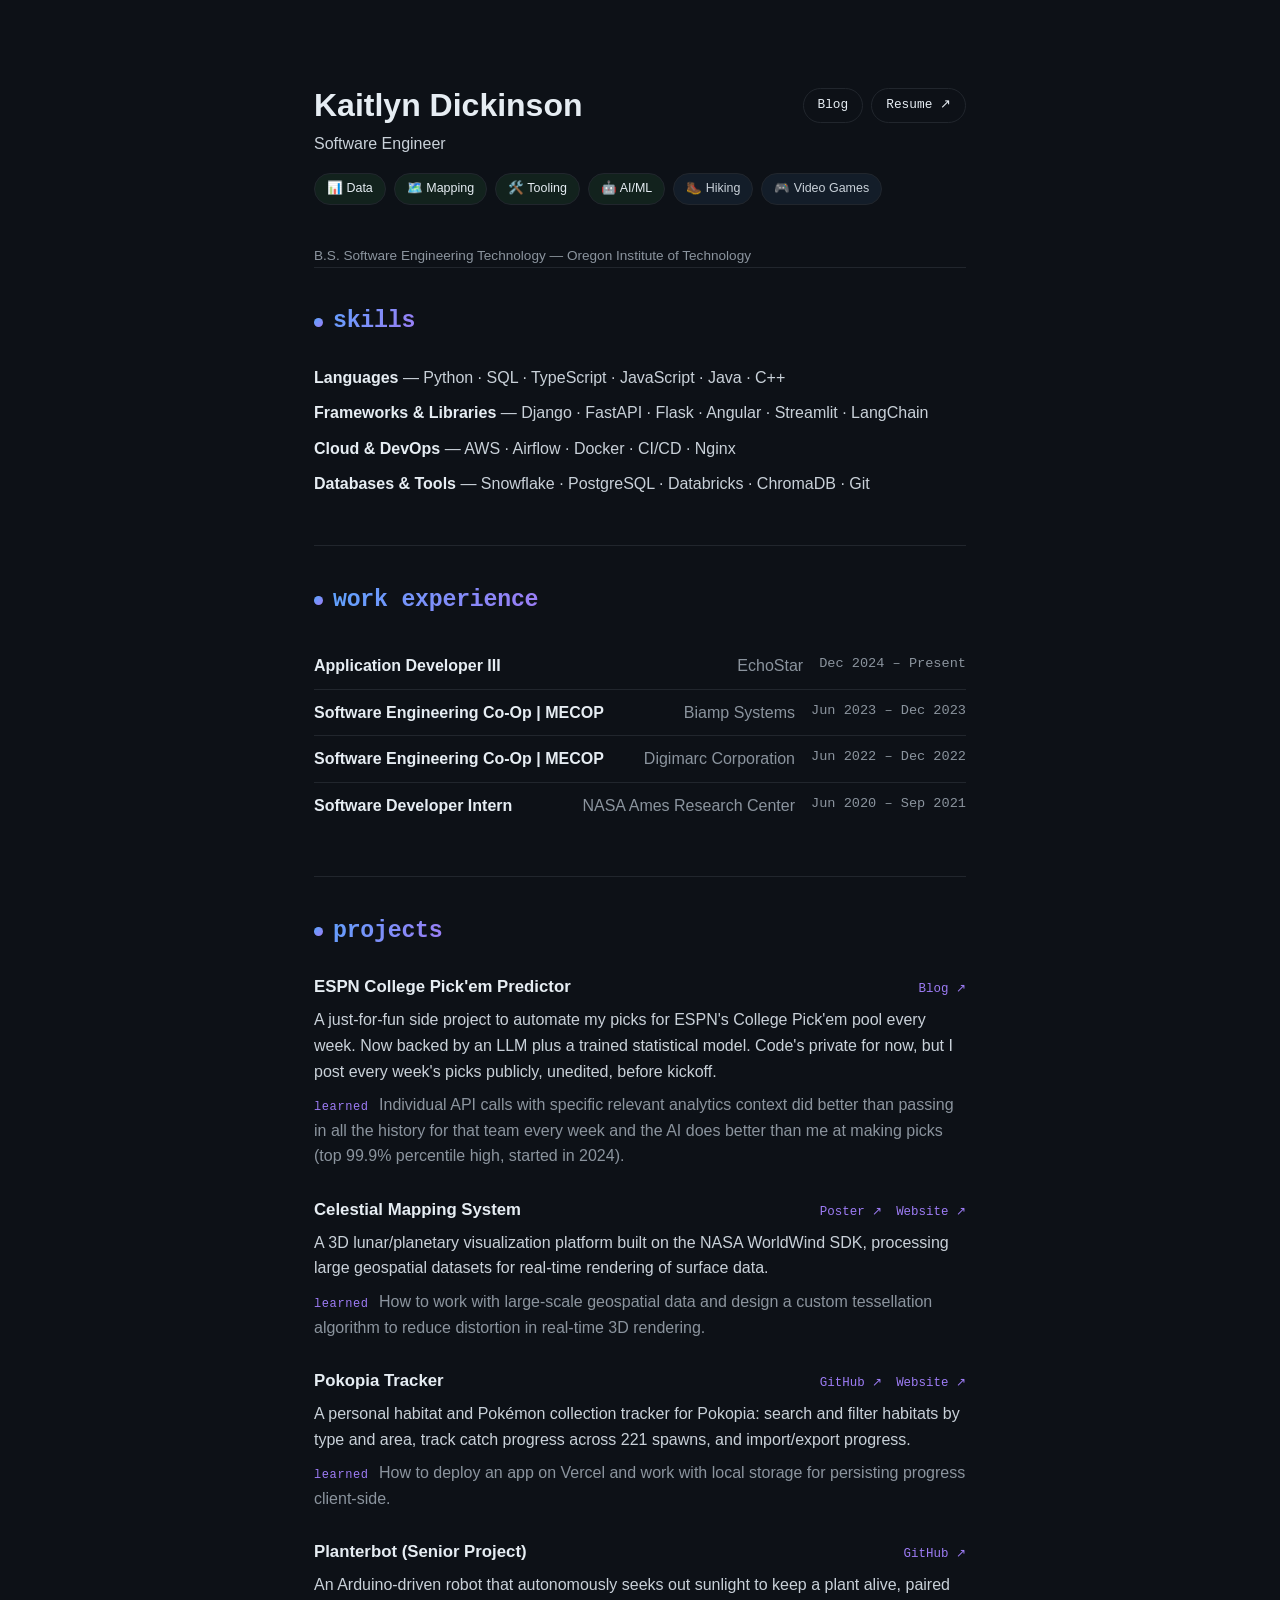
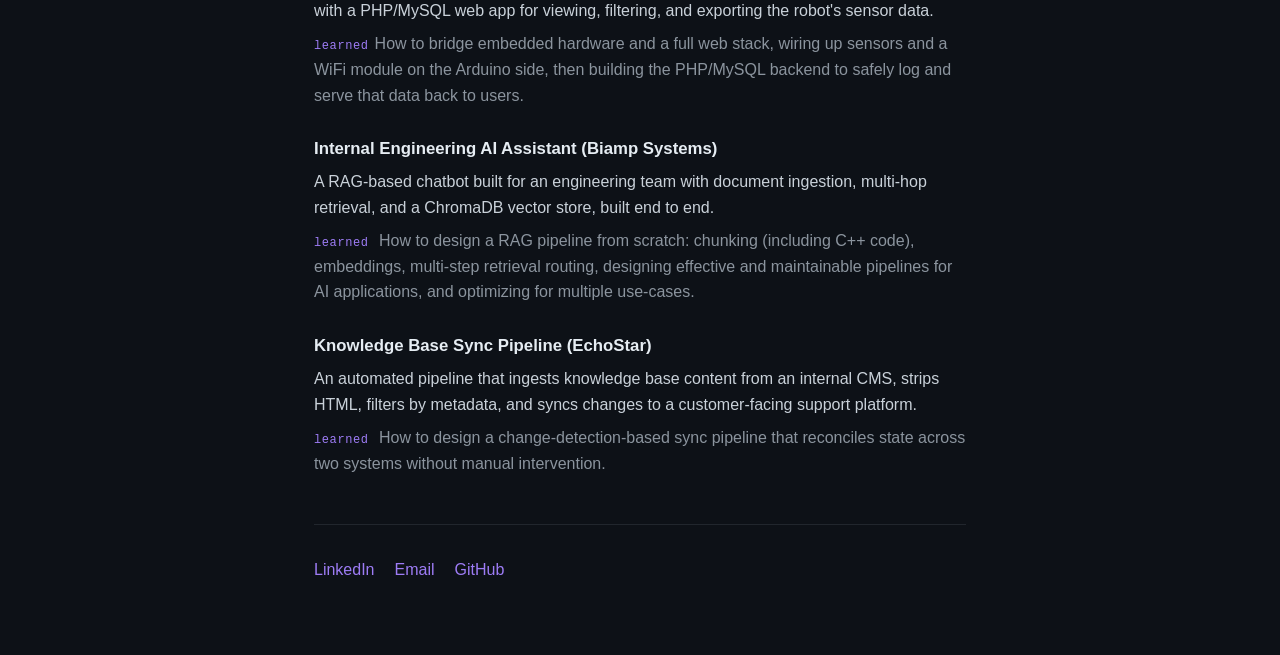
==== index.html @ b869080d "Add weekly predictions blog and link from portfolio - to release cfb picks since the project is priv" ====
<!DOCTYPE html>
<html lang="en">

<head>
  <meta charset="UTF-8">
  <meta name="viewport" content="width=device-width, initial-scale=1.0">
  <title>Kaitlyn Dickinson</title>
  <link rel="stylesheet" href="styles.css">
</head>

<body>

  <main>

    <header class="hero">
      <div class="hero-top">
        <h1>Kaitlyn Dickinson</h1>
        <div class="hero-actions">
          <a href="blog.html" class="resume-btn">Blog</a>
          <a href="Resume.pdf" target="_blank" rel="noopener" class="resume-btn">Resume ↗</a>
        </div>
      </div>
      <p class="tagline">Software Engineer</p>
      <div class="bubbles">
        <span class="bubble bubble-domain">📊 Data</span>
        <span class="bubble bubble-domain">🗺️ Mapping</span>
        <span class="bubble bubble-domain">🛠️ Tooling</span>
        <span class="bubble bubble-domain">🤖 AI/ML</span>
        <span class="bubble">🥾 Hiking</span>
        <span class="bubble">🎮 Video Games</span>
      </div>
      <p class="education">B.S. Software Engineering Technology — Oregon Institute of Technology</p>
    </header>

    <section>
      <h2><span class="label">skills</span></h2>
      <p class="stack-line"><strong>Languages</strong> — Python · SQL · TypeScript · JavaScript · Java · C++</p>
      <p class="stack-line"><strong>Frameworks & Libraries</strong> — Django · FastAPI · Flask · Angular · Streamlit ·
        LangChain</p>
      <p class="stack-line"><strong>Cloud & DevOps</strong> — AWS · Airflow · Docker · CI/CD · Nginx</p>
      <p class="stack-line"><strong>Databases & Tools</strong> — Snowflake · PostgreSQL · Databricks · ChromaDB · Git
      </p>
    </section>

    <section>
      <h2><span class="label">work experience</span></h2>
      <ul class="experience-list">
        <li>
          <span class="role">Application Developer III</span>
          <span class="company">EchoStar</span>
          <span class="dates">Dec 2024 – Present</span>
        </li>
        <li>
          <span class="role">Software Engineering Co-Op | MECOP</span>
          <span class="company">Biamp Systems</span>
          <span class="dates">Jun 2023 – Dec 2023</span>
        </li>
        <li>
          <span class="role">Software Engineering Co-Op | MECOP</span>
          <span class="company">Digimarc Corporation</span>
          <span class="dates">Jun 2022 – Dec 2022</span>
        </li>
        <li>
          <span class="role">Software Developer Intern</span>
          <span class="company">NASA Ames Research Center</span>
          <span class="dates">Jun 2020 – Sep 2021</span>
        </li>
      </ul>
    </section>

    <section>
      <h2><span class="label">projects</span></h2>

      <article class="project">
        <div class="project-head">
          <h3>ESPN College Pick'em Predictor</h3>
          <div class="project-links">
            <a href="blog.html" class="project-link">Blog ↗</a>
          </div>
        </div>
        <p class="project-desc">A just-for-fun side project to automate my picks for ESPN's College Pick'em
          pool every week. Now backed by an LLM plus a trained statistical model. Code's private for now, but I post
          every week's picks publicly, unedited, before kickoff.</p>
        <p class="learning"><span class="label">learned</span> Individual API calls with specific relevant analytics
          context did better than passing in all the history for that team every week and the AI does better than me at
          making picks (top 99.9% percentile high, started in 2024).</p>
      </article>


      <article class="project">
        <div class="project-head">
          <h3>Celestial Mapping System</h3>
          <div class="project-links">
            <a href="https://spacegrant.oregonstate.edu/sites/spacegrant.oregonstate.edu/files/c9-celestial-mapping-system.pdf"
              target="_blank" rel="noopener" class="project-link">Poster ↗</a>
            <a href="https://celestialmappingsystem.arc.nasa.gov/" target="_blank" rel="noopener"
              class="project-link">Website ↗</a>
          </div>
        </div>
        <p class="project-desc">A 3D lunar/planetary visualization platform built on the NASA WorldWind SDK, processing
          large geospatial datasets for real-time rendering of surface data.</p>
        <p class="learning"><span class="label">learned</span> How to work with large-scale geospatial data and design a
          custom tessellation algorithm to reduce distortion in real-time 3D rendering.</p>
      </article>


      <article class="project">
        <div class="project-head">
          <h3>Pokopia Tracker</h3>
          <div class="project-links">
            <a href="https://github.com/kaitlyndickinson/pokopia-tracker" target="_blank" rel="noopener"
              class="project-link">GitHub ↗</a>
            <a href="https://pokopia-tracker-tau.vercel.app/" target="_blank" rel="noopener"
              class="project-link">Website ↗</a>
          </div>
        </div>
        <p class="project-desc">A personal habitat and Pokémon collection tracker for Pokopia: search and filter
          habitats by type and area, track catch progress across 221 spawns, and import/export progress.</p>
        <p class="learning"><span class="label">learned</span> How to deploy an app on Vercel and work with local
          storage for persisting progress client-side.</p>
      </article>

      <article class="project">
        <div class="project-head">
          <h3>Planterbot (Senior Project)</h3>
          <div class="project-links">
            <a href="https://github.com/kaitlyndickinson/PlanterBot" target="_blank" rel="noopener"
              class="project-link">GitHub ↗</a>
          </div>
        </div>

        </div>
        <p class="project-desc">An Arduino-driven robot that autonomously seeks out sunlight to keep a plant alive,
          paired with a PHP/MySQL web app for viewing, filtering, and exporting the robot's sensor data.</p>
        <p class="learning"><span class="label">learned</span>How to bridge embedded hardware and a full web stack,
          wiring up sensors and a WiFi module on the Arduino side, then building the PHP/MySQL backend to safely log and
          serve that data back to users.</p>
      </article>
      <article class="project">
        <div class="project-head">
          <h3>Internal Engineering AI Assistant (Biamp Systems)</h3>
        </div>
        <p class="project-desc">A RAG-based chatbot built for an engineering team with document ingestion, multi-hop
          retrieval, and a ChromaDB vector store, built end to end.</p>
        <p class="learning"><span class="label">learned</span> How to design a RAG pipeline from scratch: chunking
          (including C++ code), embeddings, multi-step retrieval routing, designing effective and maintainable pipelines
          for AI applications, and optimizing for multiple use-cases.</p>
      </article>



      <article class="project">
        <div class="project-head">
          <h3>Knowledge Base Sync Pipeline (EchoStar)</h3>
        </div>
        <p class="project-desc">An automated pipeline that ingests knowledge base content from an internal CMS, strips
          HTML, filters by metadata, and syncs changes to a customer-facing support platform.</p>
        <p class="learning"><span class="label">learned</span> How to design a change-detection-based sync pipeline that
          reconciles state across two systems without manual intervention.</p>
      </article>
    </section>

    <footer>
      <div class="links">
        <a href="https://linkedin.com/in/kaitlyndickinson" target="_blank" rel="noopener">LinkedIn</a>
        <a href="mailto:kaitlynjd.w@gmail.com">Email</a>
        <a href="https://github.com/kaitlyndickinson" target="_blank" rel="noopener">GitHub</a>
      </div>
    </footer>

  </main>

</body>

</html>
---- styles.css ----
:root {
  --bg: #0d1117;
  --text: #c9d1d9;
  --text-bright: #e6edf3;
  --muted: #8b949e;
  --accent: #58a6ff;
  --accent-purple: #9d7cf5;
  --accent-green: #3fb950;
  --border: #21262d;
}

* {
  box-sizing: border-box;
}

body {
  margin: 0;
  background: var(--bg);
  color: var(--text);
  font-family: -apple-system, BlinkMacSystemFont, "Segoe UI", Roboto, sans-serif;
  line-height: 1.6;
}

main {
  max-width: 700px;
  margin: 0 auto;
  padding: 80px 24px 60px;
}

.label {
  font-family: ui-monospace, SFMono-Regular, "SF Mono", Menlo, monospace;
  font-size: 0.75rem;
  letter-spacing: 0.05em;
  text-transform: lowercase;
  color: var(--muted);
}

.hero h1 {
  font-size: 2rem;
  margin: 0 0 8px;
  color: var(--text-bright);
}

.hero-top {
  display: flex;
  align-items: center;
  justify-content: space-between;
  flex-wrap: wrap;
  gap: 12px 16px;
}

.hero-actions {
  display: flex;
  gap: 8px;
  flex-wrap: wrap;
}

.subhead {
  margin: 28px 0 10px;
  padding-top: 20px;
  border-top: 1px solid var(--border);
}

.subhead:first-of-type {
  margin-top: 16px;
  padding-top: 0;
  border-top: none;
}

.week-summary {
  cursor: pointer;
}

/* display: flex on .project-head suppresses the native <summary> marker
   entirely, so this is a hand-drawn chevron instead of relying on ::marker. */
.chevron {
  display: inline-block;
  color: var(--accent-purple);
  transition: transform 0.15s ease;
  margin-right: 6px;
}

details[open] .chevron {
  transform: rotate(90deg);
}

.hero-top h1 {
  margin: 0;
}

.resume-btn {
  font-family: ui-monospace, SFMono-Regular, "SF Mono", Menlo, monospace;
  font-size: 0.8rem;
  padding: 6px 14px;
  border: 1px solid var(--border);
  border-radius: 999px;
  color: var(--text-bright);
  white-space: nowrap;
}

.resume-btn:hover {
  border-color: var(--accent);
  color: var(--accent);
  text-decoration: none;
}

.tagline {
  margin: 0 0 16px;
  color: var(--text);
}

.bubbles {
  display: flex;
  flex-wrap: wrap;
  gap: 8px;
  margin: 0 0 40px;
}

.bubble {
  font-size: 0.78rem;
  padding: 5px 12px;
  border-radius: 999px;
  background: rgba(88, 166, 255, 0.08);
  border: 1px solid var(--border);
  color: var(--text);
  transition: transform 0.15s ease, border-color 0.15s ease;
}

.bubble:hover {
  transform: translateY(-2px);
  border-color: var(--accent);
}

.bubble-domain {
  background: rgba(63, 185, 80, 0.1);
  color: var(--text-bright);
}

.bubble-domain:hover {
  border-color: var(--accent-green);
}

.education {
  margin: 0;
  color: var(--muted);
  font-size: 0.85rem;
}

.learning .label {
  margin-right: 6px;
  color: var(--accent-purple);
}

section {
  margin-bottom: 48px;
  padding-top: 32px;
  border-top: 1px solid var(--border);
}

section h2 {
  margin: 0 0 24px;
}

section h2 .label {
  font-size: 1.45rem;
  font-weight: 700;
  letter-spacing: -0.01em;
  text-transform: lowercase;
  display: inline-flex;
  align-items: center;
  gap: 10px;
  background: linear-gradient(120deg, var(--accent), var(--accent-purple));
  -webkit-background-clip: text;
  background-clip: text;
  color: transparent;
}

section h2 .label::before {
  content: "";
  width: 9px;
  height: 9px;
  border-radius: 50%;
  background: linear-gradient(135deg, var(--accent), var(--accent-purple));
  flex-shrink: 0;
}

.experience-list {
  list-style: none;
  margin: 0;
  padding: 0;
}

.experience-list li {
  display: flex;
  flex-wrap: wrap;
  justify-content: space-between;
  gap: 4px 16px;
  padding: 10px 0;
  border-bottom: 1px solid var(--border);
}

.experience-list li:last-child {
  border-bottom: none;
}

.role {
  color: var(--text-bright);
  font-weight: 600;
  flex: 1 1 auto;
}

.company {
  color: var(--muted);
}

.dates {
  color: var(--muted);
  font-family: ui-monospace, SFMono-Regular, "SF Mono", Menlo, monospace;
  font-size: 0.85rem;
}

.project {
  margin-bottom: 28px;
}

.project:last-child {
  margin-bottom: 0;
}

.project-head {
  display: flex;
  align-items: baseline;
  justify-content: space-between;
  flex-wrap: wrap;
  gap: 6px 16px;
  margin: 0 0 6px;
}

.project h3 {
  margin: 0;
  color: var(--text-bright);
  font-size: 1.05rem;
}

.project-links {
  display: flex;
  gap: 14px;
}

.project-link {
  font-family: ui-monospace, SFMono-Regular, "SF Mono", Menlo, monospace;
  font-size: 0.78rem;
}

.project-desc {
  margin: 0 0 8px;
}

.learning {
  margin: 0;
  color: var(--muted);
}

.stack-line {
  margin: 0 0 10px;
}

.stack-line strong {
  color: var(--text-bright);
}

a {
  color: var(--accent);
  text-decoration: none;
}

a:hover {
  text-decoration: underline;
}

footer {
  padding-top: 32px;
  border-top: 1px solid var(--border);
}

.links {
  display: flex;
  gap: 20px;
  margin-bottom: 12px;
}

.project-link,
.links a {
  color: var(--accent-purple);
}

.project-link:hover,
.links a:hover {
  color: var(--accent);
}
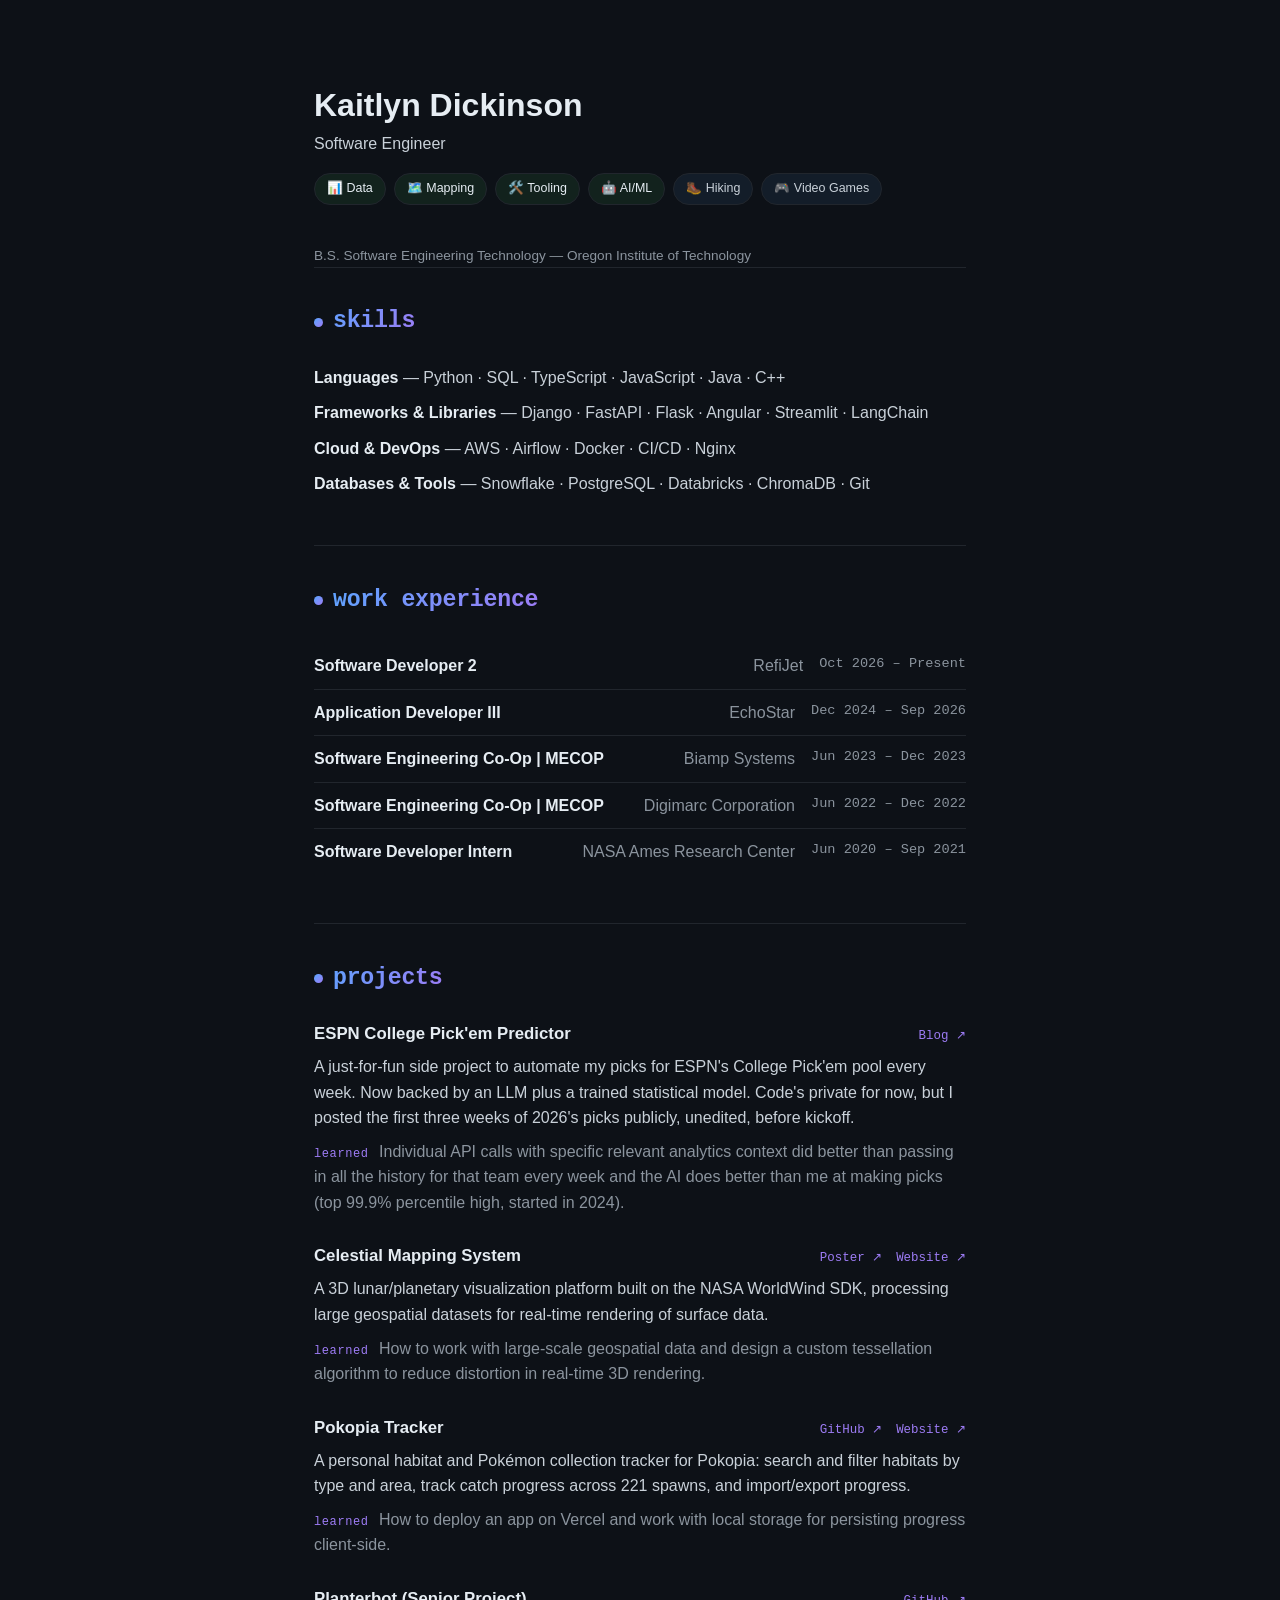
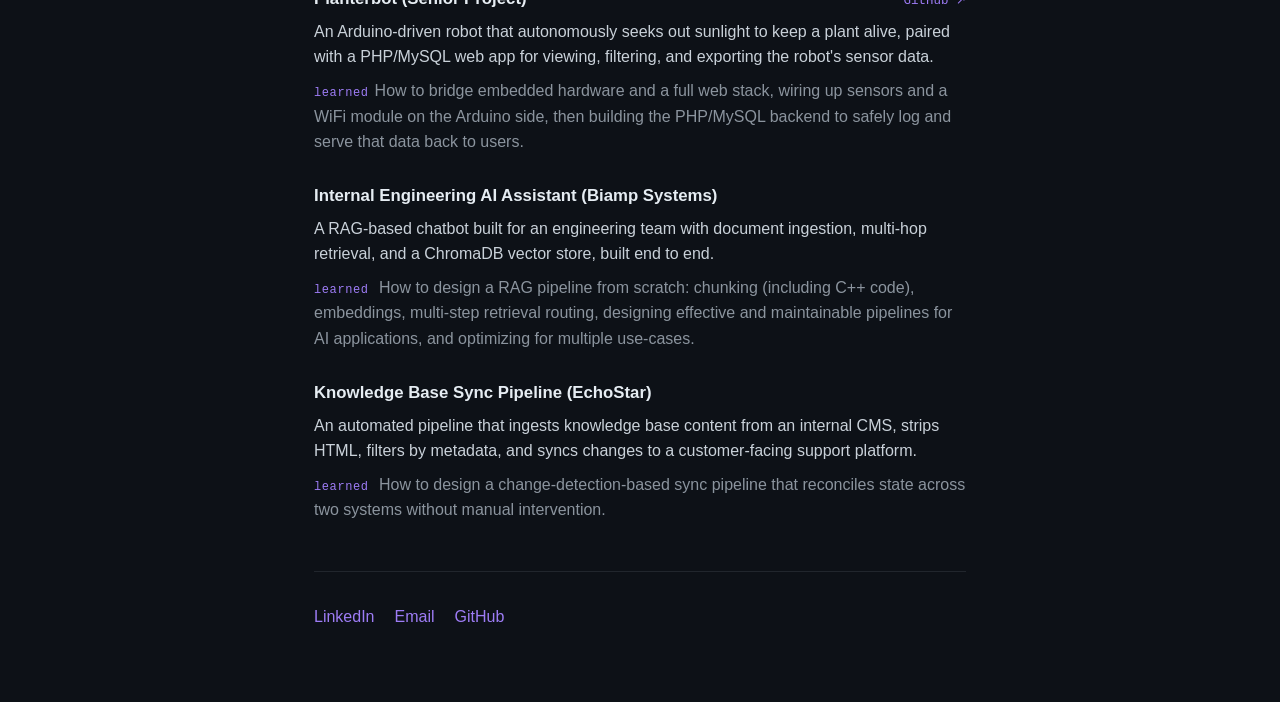
==== commit 16d1e301: "Update blog / remove resume" ====
--- a/index.html
+++ b/index.html
@@ -15,10 +15,6 @@
     <header class="hero">
       <div class="hero-top">
         <h1>Kaitlyn Dickinson</h1>
-        <div class="hero-actions">
-          <a href="blog.html" class="resume-btn">Blog</a>
-          <a href="Resume.pdf" target="_blank" rel="noopener" class="resume-btn">Resume ↗</a>
-        </div>
       </div>
       <p class="tagline">Software Engineer</p>
       <div class="bubbles">
@@ -46,9 +42,14 @@
       <h2><span class="label">work experience</span></h2>
       <ul class="experience-list">
         <li>
+          <span class="role">Software Developer 2</span>
+          <span class="company">RefiJet</span>
+          <span class="dates">Oct 2026 – Present</span>
+        </li>
+        <li>
           <span class="role">Application Developer III</span>
           <span class="company">EchoStar</span>
-          <span class="dates">Dec 2024 – Present</span>
+          <span class="dates">Dec 2024 – Sep 2026</span>
         </li>
         <li>
           <span class="role">Software Engineering Co-Op | MECOP</span>
@@ -79,8 +80,8 @@
           </div>
         </div>
         <p class="project-desc">A just-for-fun side project to automate my picks for ESPN's College Pick'em
-          pool every week. Now backed by an LLM plus a trained statistical model. Code's private for now, but I post
-          every week's picks publicly, unedited, before kickoff.</p>
+          pool every week. Now backed by an LLM plus a trained statistical model. Code's private for now, but I posted
+          the first three weeks of 2026's picks publicly, unedited, before kickoff.</p>
         <p class="learning"><span class="label">learned</span> Individual API calls with specific relevant analytics
           context did better than passing in all the history for that team every week and the AI does better than me at
           making picks (top 99.9% percentile high, started in 2024).</p>
--- a/styles.css
+++ b/styles.css
@@ -184,6 +184,54 @@
   flex-shrink: 0;
 }
 
+.stat-row {
+  display: flex;
+  flex-wrap: wrap;
+  gap: 10px;
+  margin: 0 0 16px;
+}
+
+.stat-tile {
+  flex: 1 1 140px;
+  padding: 14px 16px;
+  border: 1px solid var(--border);
+  border-radius: 10px;
+}
+
+.stat-tile .stat-label {
+  display: block;
+  font-family: ui-monospace, SFMono-Regular, "SF Mono", Menlo, monospace;
+  font-size: 0.75rem;
+  letter-spacing: 0.03em;
+  color: var(--muted);
+  margin-bottom: 6px;
+}
+
+.stat-tile .stat-value {
+  display: block;
+  font-size: 1.6rem;
+  font-weight: 700;
+  color: var(--text-bright);
+  line-height: 1.2;
+}
+
+.stat-tile .stat-record {
+  display: block;
+  font-family: ui-monospace, SFMono-Regular, "SF Mono", Menlo, monospace;
+  font-size: 0.8rem;
+  color: var(--muted);
+  margin-top: 2px;
+}
+
+.stat-row--compact .stat-tile {
+  flex-basis: 110px;
+  padding: 10px 14px;
+}
+
+.stat-row--compact .stat-value {
+  font-size: 1.25rem;
+}
+
 .experience-list {
   list-style: none;
   margin: 0;
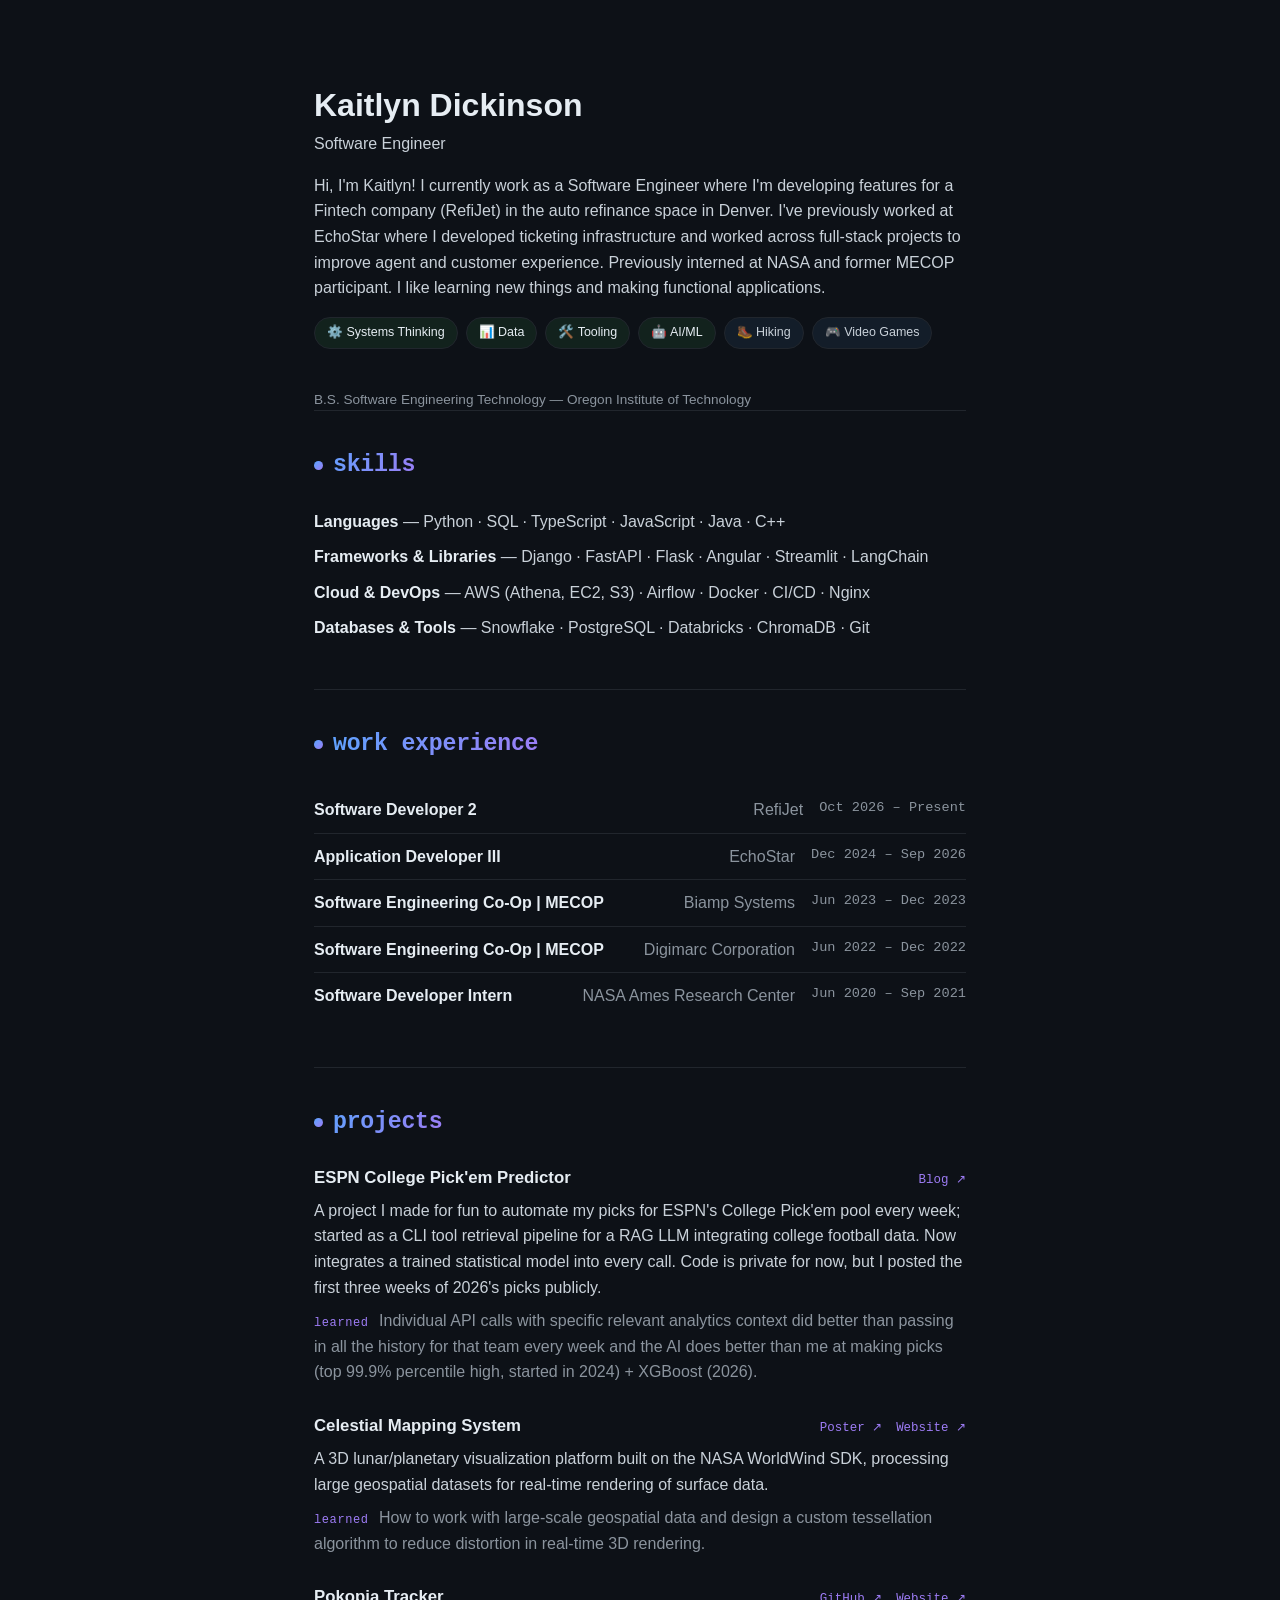
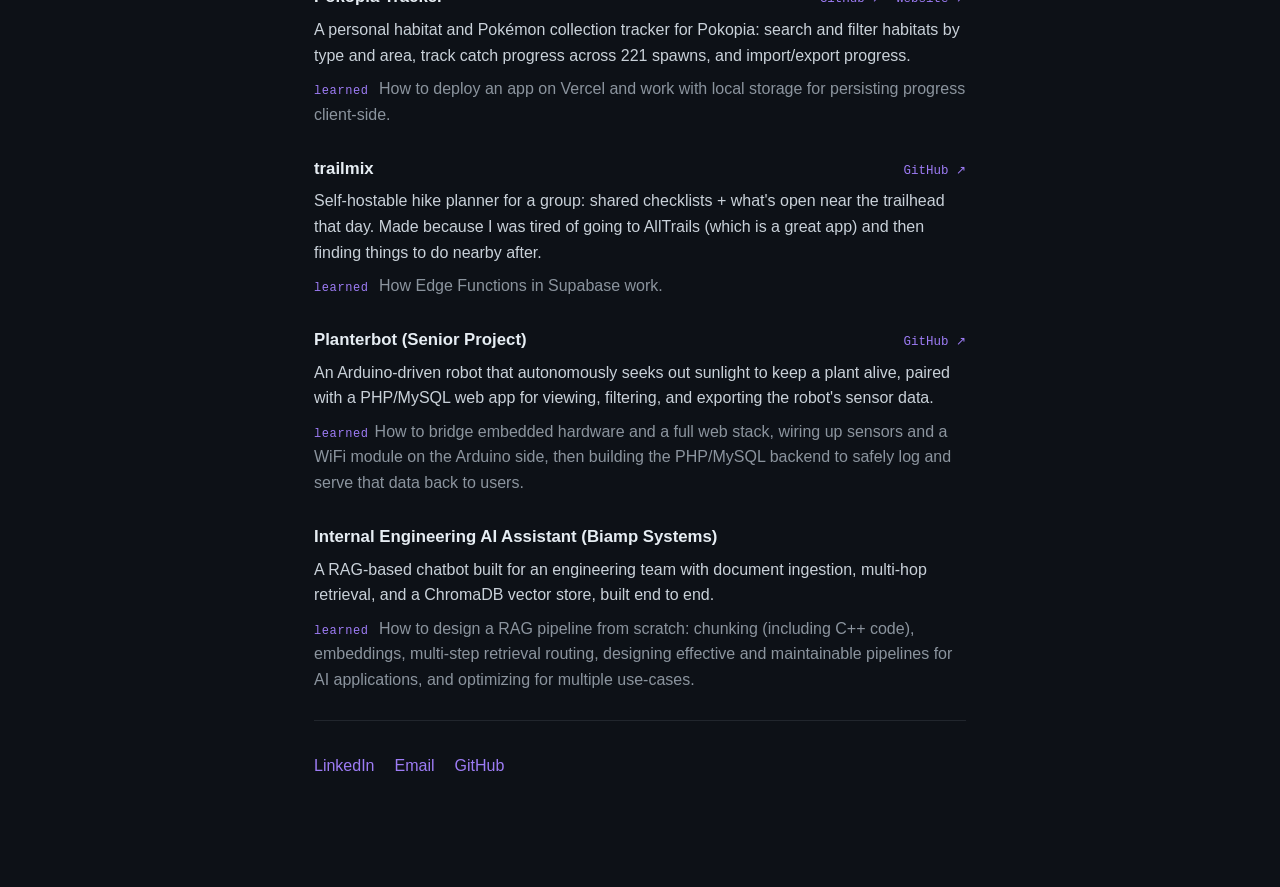
==== commit 9f717502: "Update website" ====
--- a/index.html
+++ b/index.html
@@ -17,9 +17,13 @@
         <h1>Kaitlyn Dickinson</h1>
       </div>
       <p class="tagline">Software Engineer</p>
+      <p class="tagline">Hi, I'm Kaitlyn! I currently work as a Software Engineer where I'm developing features for a
+        Fintech company (RefiJet) in the auto refinance space in Denver. I've previously worked at EchoStar where 
+        I developed ticketing infrastructure and worked across full-stack projects to improve agent and customer experience. 
+        Previously interned at NASA and former MECOP participant. I like learning new things and making functional applications.</p>
       <div class="bubbles">
+        <span class="bubble bubble-domain">⚙️ Systems Thinking</span>
         <span class="bubble bubble-domain">📊 Data</span>
-        <span class="bubble bubble-domain">🗺️ Mapping</span>
         <span class="bubble bubble-domain">🛠️ Tooling</span>
         <span class="bubble bubble-domain">🤖 AI/ML</span>
         <span class="bubble">🥾 Hiking</span>
@@ -33,7 +37,8 @@
       <p class="stack-line"><strong>Languages</strong> — Python · SQL · TypeScript · JavaScript · Java · C++</p>
       <p class="stack-line"><strong>Frameworks & Libraries</strong> — Django · FastAPI · Flask · Angular · Streamlit ·
         LangChain</p>
-      <p class="stack-line"><strong>Cloud & DevOps</strong> — AWS · Airflow · Docker · CI/CD · Nginx</p>
+      <p class="stack-line"><strong>Cloud & DevOps</strong> — AWS (Athena, EC2, S3) · Airflow · Docker · CI/CD · Nginx
+      </p>
       <p class="stack-line"><strong>Databases & Tools</strong> — Snowflake · PostgreSQL · Databricks · ChromaDB · Git
       </p>
     </section>
@@ -79,12 +84,13 @@
             <a href="blog.html" class="project-link">Blog ↗</a>
           </div>
         </div>
-        <p class="project-desc">A just-for-fun side project to automate my picks for ESPN's College Pick'em
-          pool every week. Now backed by an LLM plus a trained statistical model. Code's private for now, but I posted
-          the first three weeks of 2026's picks publicly, unedited, before kickoff.</p>
+        <p class="project-desc">A project I made for fun to automate my picks for ESPN's College Pick'em
+          pool every week; started as a CLI tool retrieval pipeline for a RAG LLM integrating college football data.
+          Now integrates a trained statistical model into every call. Code is private for now, but I posted the first
+          three weeks of 2026's picks publicly.</p>
         <p class="learning"><span class="label">learned</span> Individual API calls with specific relevant analytics
           context did better than passing in all the history for that team every week and the AI does better than me at
-          making picks (top 99.9% percentile high, started in 2024).</p>
+          making picks (top 99.9% percentile high, started in 2024) + XGBoost (2026).</p>
       </article>
 
 
@@ -123,6 +129,20 @@
 
       <article class="project">
         <div class="project-head">
+          <h3>trailmix</h3>
+          <div class="project-links">
+            <a href="https://github.com/kaitlyndickinson/trailmix" target="_blank" rel="noopener"
+              class="project-link">GitHub ↗</a>
+          </div>
+        </div>
+        <p class="project-desc">Self-hostable hike planner for a group: shared checklists + what's open near the
+          trailhead that day. Made because I was tired of going to AllTrails (which is a great app) and then finding
+          things to do nearby after.</p>
+        <p class="learning"><span class="label">learned</span> How Edge Functions in Supabase work.</p>
+      </article>
+
+      <article class="project">
+        <div class="project-head">
           <h3>Planterbot (Senior Project)</h3>
           <div class="project-links">
             <a href="https://github.com/kaitlyndickinson/PlanterBot" target="_blank" rel="noopener"
@@ -137,6 +157,7 @@
           wiring up sensors and a WiFi module on the Arduino side, then building the PHP/MySQL backend to safely log and
           serve that data back to users.</p>
       </article>
+
       <article class="project">
         <div class="project-head">
           <h3>Internal Engineering AI Assistant (Biamp Systems)</h3>
@@ -147,19 +168,6 @@
           (including C++ code), embeddings, multi-step retrieval routing, designing effective and maintainable pipelines
           for AI applications, and optimizing for multiple use-cases.</p>
       </article>
-
-
-
-      <article class="project">
-        <div class="project-head">
-          <h3>Knowledge Base Sync Pipeline (EchoStar)</h3>
-        </div>
-        <p class="project-desc">An automated pipeline that ingests knowledge base content from an internal CMS, strips
-          HTML, filters by metadata, and syncs changes to a customer-facing support platform.</p>
-        <p class="learning"><span class="label">learned</span> How to design a change-detection-based sync pipeline that
-          reconciles state across two systems without manual intervention.</p>
-      </article>
-    </section>
 
     <footer>
       <div class="links">
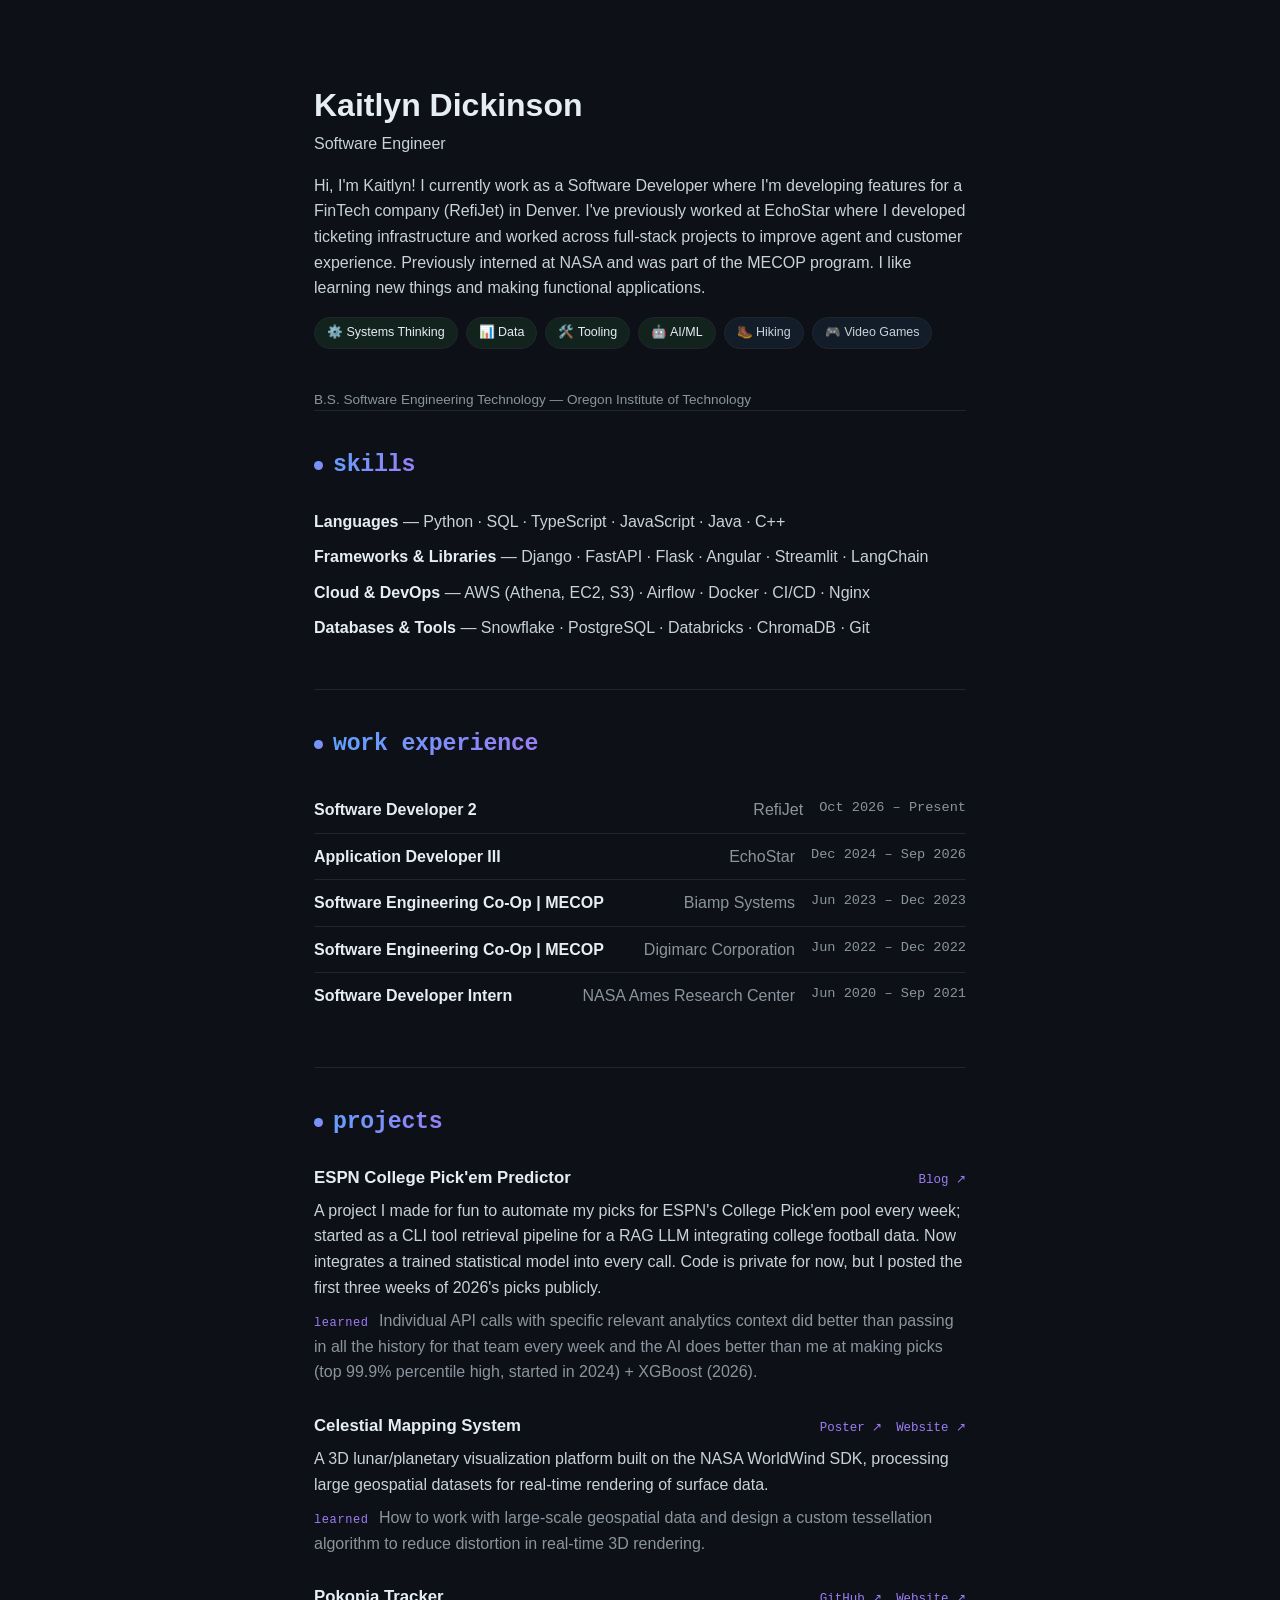
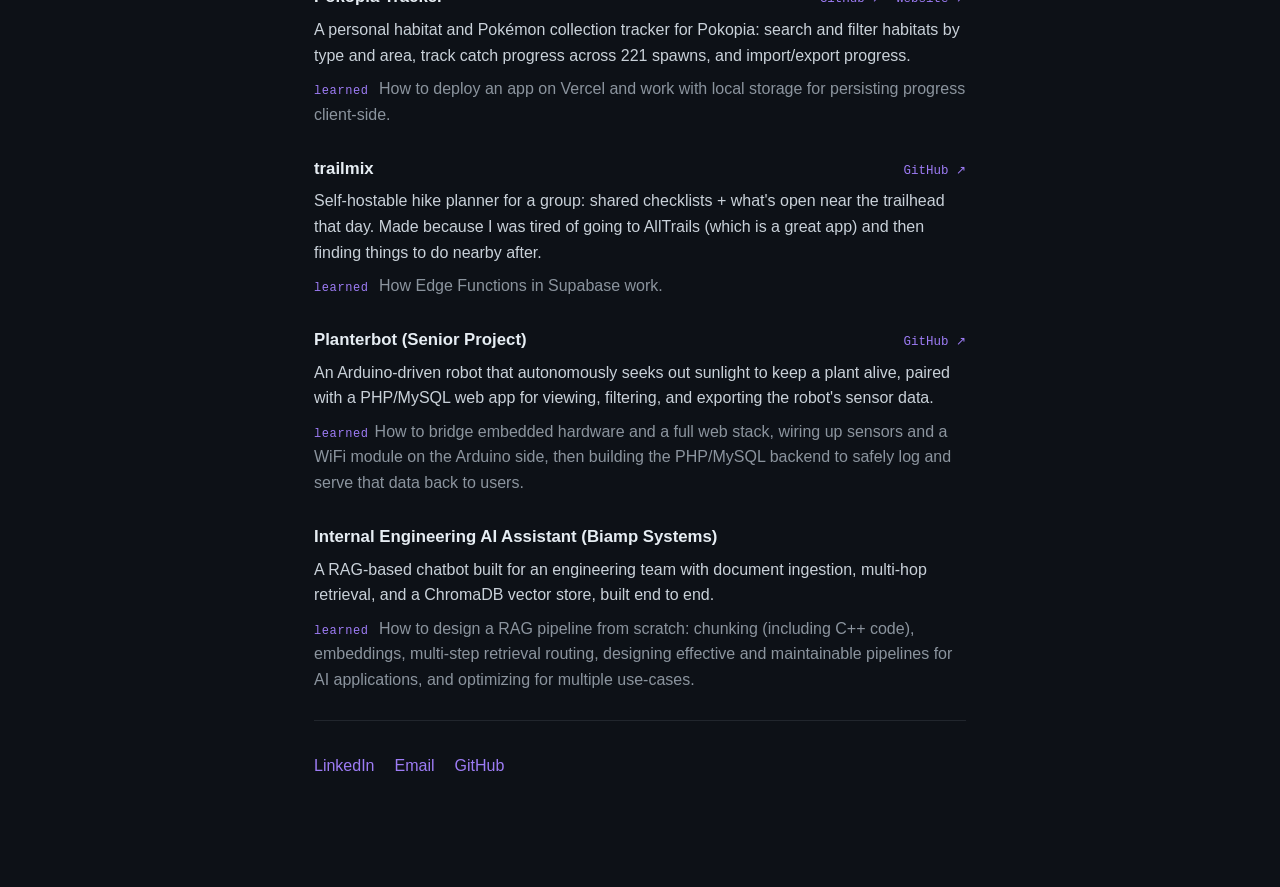
==== commit ce84d73b: "Update website" ====
--- a/index.html
+++ b/index.html
@@ -17,10 +17,10 @@
         <h1>Kaitlyn Dickinson</h1>
       </div>
       <p class="tagline">Software Engineer</p>
-      <p class="tagline">Hi, I'm Kaitlyn! I currently work as a Software Engineer where I'm developing features for a
-        Fintech company (RefiJet) in the auto refinance space in Denver. I've previously worked at EchoStar where 
-        I developed ticketing infrastructure and worked across full-stack projects to improve agent and customer experience. 
-        Previously interned at NASA and former MECOP participant. I like learning new things and making functional applications.</p>
+      <p class="tagline">Hi, I'm Kaitlyn! I currently work as a Software Developer where I'm developing features for a
+        FinTech company (RefiJet) in Denver. I've previously worked at EchoStar where I developed ticketing
+        infrastructure and worked across full-stack projects to improve agent and customer experience. Previously
+        interned at NASA and was part of the MECOP program. I like learning new things and making functional applications.</p>
       <div class="bubbles">
         <span class="bubble bubble-domain">⚙️ Systems Thinking</span>
         <span class="bubble bubble-domain">📊 Data</span>
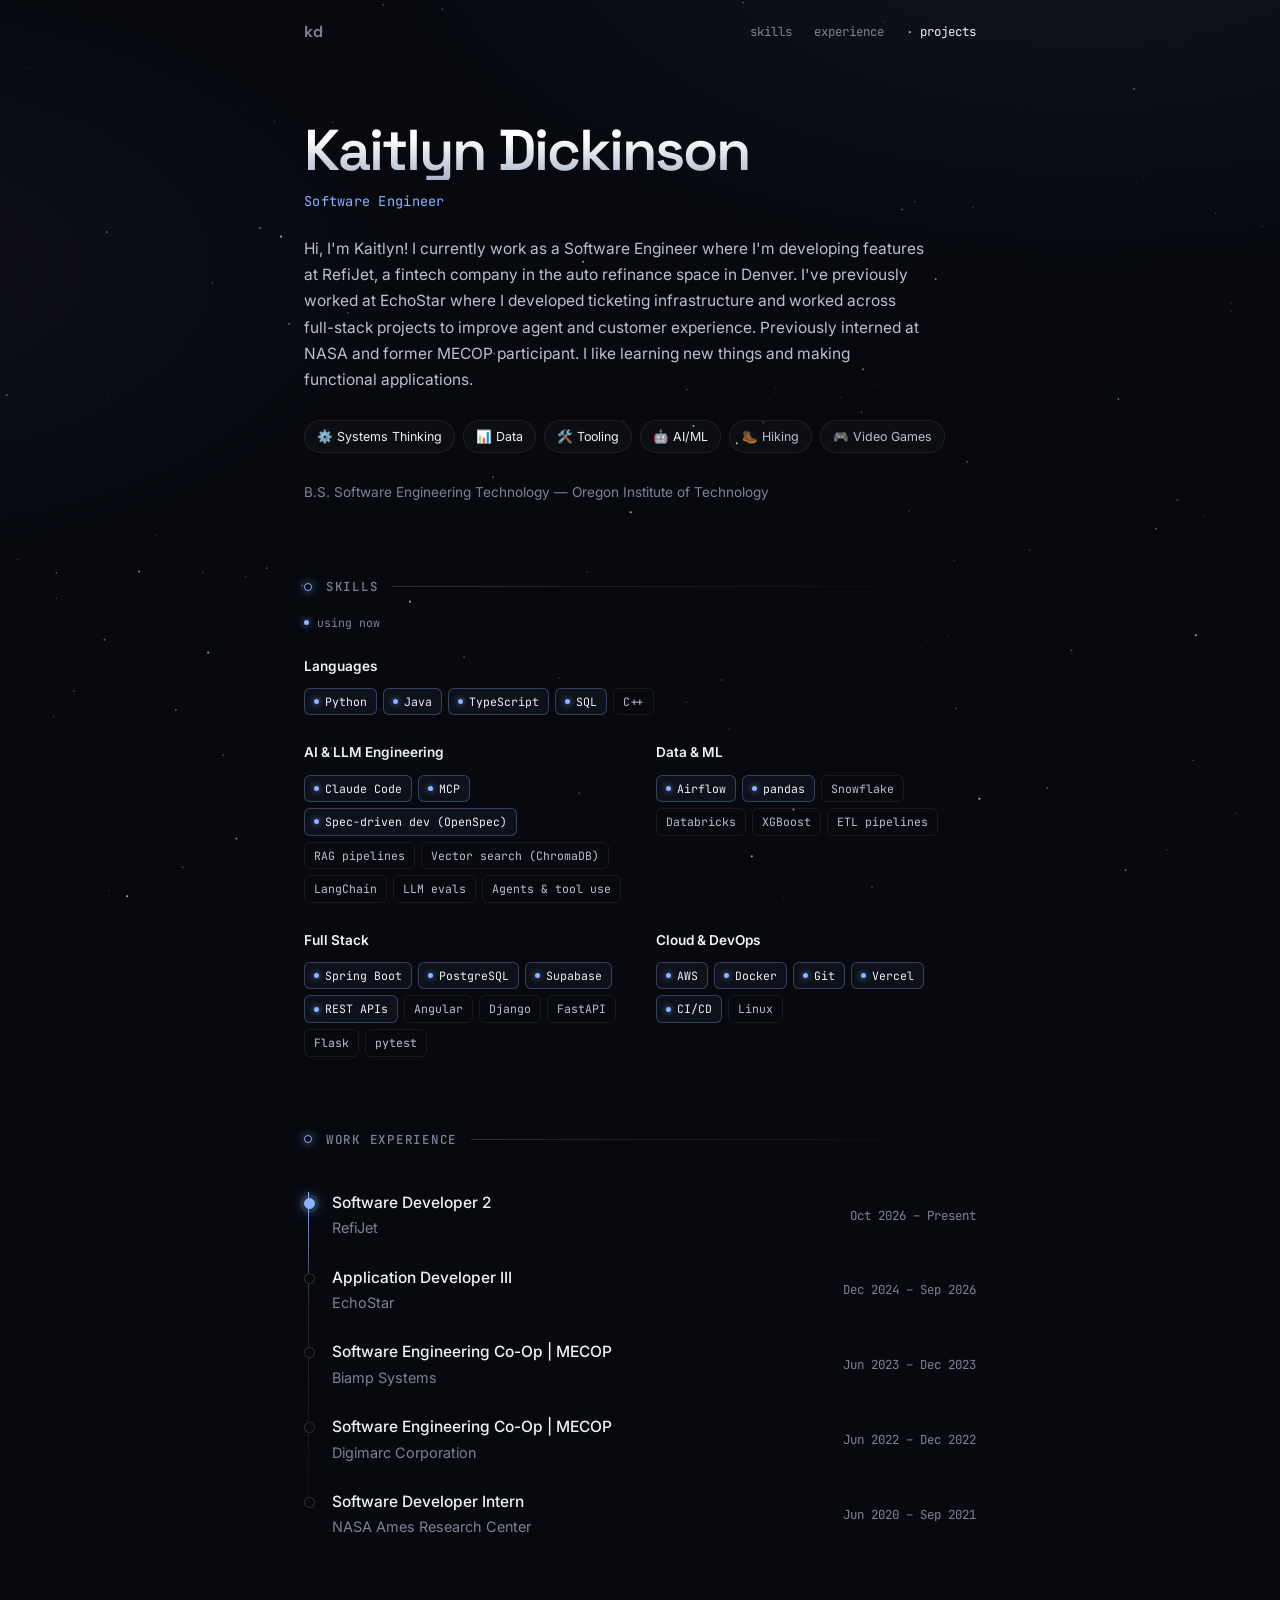
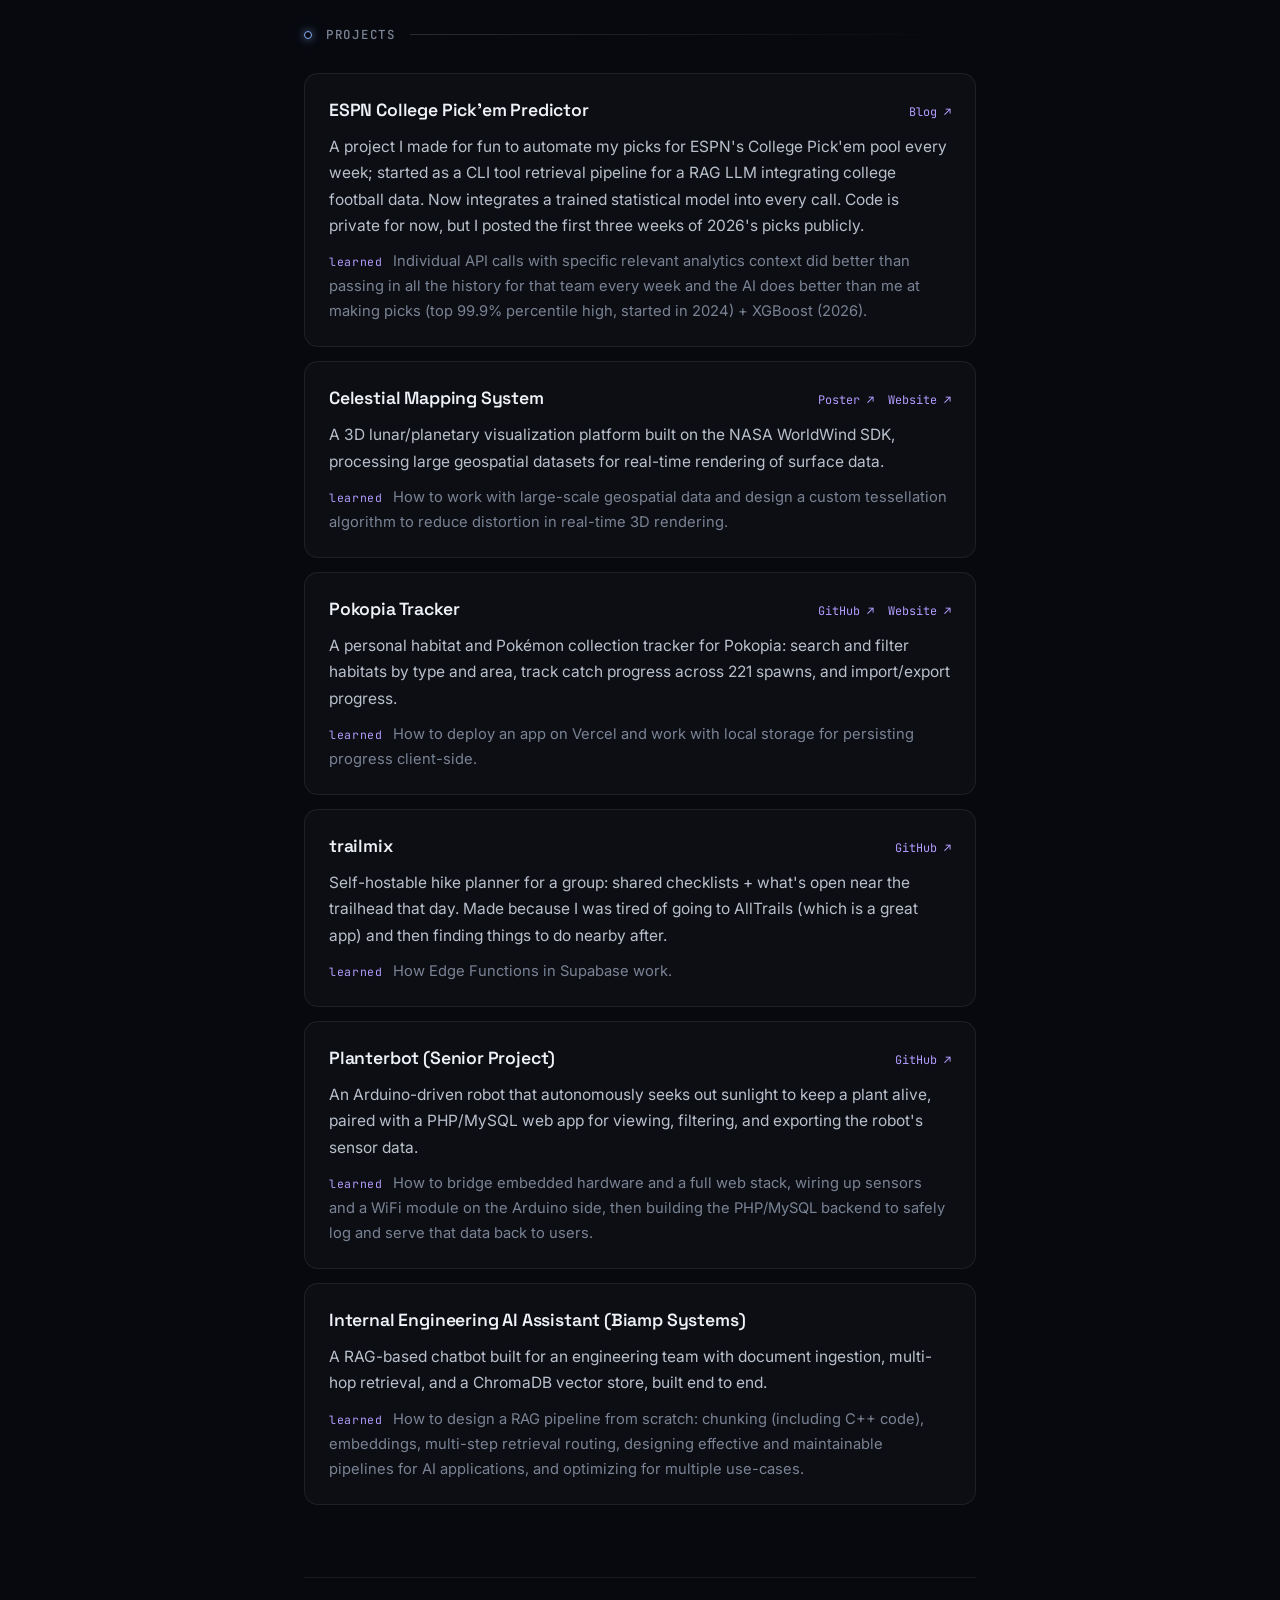
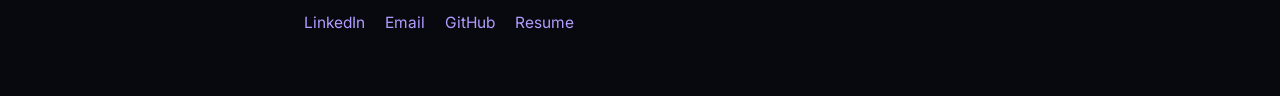
==== commit 4775c6da: "Revamp website, add resume back, update skills" ====
--- a/index.html
+++ b/index.html
@@ -5,22 +5,40 @@
   <meta charset="UTF-8">
   <meta name="viewport" content="width=device-width, initial-scale=1.0">
   <title>Kaitlyn Dickinson</title>
-  <link rel="stylesheet" href="styles.css">
+  <link rel="icon" href="data:image/svg+xml,<svg xmlns=%22http://www.w3.org/2000/svg%22 viewBox=%220 0 100 100%22><text y=%22.9em%22 font-size=%2290%22>🌙</text></svg>">
+  <meta name="description" content="Kaitlyn Dickinson — Software Engineer in Denver.">
+  <link rel="preconnect" href="https://fonts.googleapis.com">
+  <link rel="preconnect" href="https://fonts.gstatic.com" crossorigin>
+  <link href="https://fonts.googleapis.com/css2?family=Inter:wght@400;500;600&family=JetBrains+Mono:wght@400;500&family=Space+Grotesk:wght@500;600;700&display=swap" rel="stylesheet">
+  <link rel="stylesheet" href="styles.css?v=3">
+  <script>document.documentElement.classList.add("js");</script>
 </head>
 
 <body>
 
-  <main>
+  <canvas id="stars" aria-hidden="true"></canvas>
+  <div class="scroll-progress" aria-hidden="true"></div>
+
+  <nav class="site-nav">
+    <a href="#top" class="nav-mark">kd</a>
+    <div class="nav-links">
+      <a href="#skills">skills</a>
+      <a href="#experience">experience</a>
+      <a href="#projects">projects</a>
+    </div>
+  </nav>
+
+  <main id="top">
 
     <header class="hero">
       <div class="hero-top">
         <h1>Kaitlyn Dickinson</h1>
       </div>
-      <p class="tagline">Software Engineer</p>
-      <p class="tagline">Hi, I'm Kaitlyn! I currently work as a Software Developer where I'm developing features for a
-        FinTech company (RefiJet) in Denver. I've previously worked at EchoStar where I developed ticketing
-        infrastructure and worked across full-stack projects to improve agent and customer experience. Previously
-        interned at NASA and was part of the MECOP program. I like learning new things and making functional applications.</p>
+      <p class="tagline role-line">Software Engineer</p>
+      <p class="tagline">Hi, I'm Kaitlyn! I currently work as a Software Engineer where I'm developing features at
+        RefiJet, a fintech company in the auto refinance space in Denver. I've previously worked at EchoStar where
+        I developed ticketing infrastructure and worked across full-stack projects to improve agent and customer experience.
+        Previously interned at NASA and former MECOP participant. I like learning new things and making functional applications.</p>
       <div class="bubbles">
         <span class="bubble bubble-domain">⚙️ Systems Thinking</span>
         <span class="bubble bubble-domain">📊 Data</span>
@@ -32,21 +50,37 @@
       <p class="education">B.S. Software Engineering Technology — Oregon Institute of Technology</p>
     </header>
 
-    <section>
+    <section id="skills" class="reveal">
       <h2><span class="label">skills</span></h2>
-      <p class="stack-line"><strong>Languages</strong> — Python · SQL · TypeScript · JavaScript · Java · C++</p>
-      <p class="stack-line"><strong>Frameworks & Libraries</strong> — Django · FastAPI · Flask · Angular · Streamlit ·
-        LangChain</p>
-      <p class="stack-line"><strong>Cloud & DevOps</strong> — AWS (Athena, EC2, S3) · Airflow · Docker · CI/CD · Nginx
-      </p>
-      <p class="stack-line"><strong>Databases & Tools</strong> — Snowflake · PostgreSQL · Databricks · ChromaDB · Git
-      </p>
+      <p class="skill-legend"><span class="legend-dot"></span>using now</p>
+      <div class="skill-grid">
+        <div class="skill-group skill-group--wide">
+          <span class="skill-title">Languages</span>
+          <div class="chips"><span class="now">Python</span><span class="now">Java</span><span class="now">TypeScript</span><span class="now">SQL</span><span>C++</span></div>
+        </div>
+        <div class="skill-group">
+          <span class="skill-title">AI & LLM Engineering</span>
+          <div class="chips"><span class="now">Claude Code</span><span class="now">MCP</span><span class="now">Spec-driven dev (OpenSpec)</span><span>RAG pipelines</span><span>Vector search (ChromaDB)</span><span>LangChain</span><span>LLM evals</span><span>Agents &amp; tool use</span></div>
+        </div>
+        <div class="skill-group">
+          <span class="skill-title">Data & ML</span>
+          <div class="chips"><span class="now">Airflow</span><span class="now">pandas</span><span>Snowflake</span><span>Databricks</span><span>XGBoost</span><span>ETL pipelines</span></div>
+        </div>
+        <div class="skill-group">
+          <span class="skill-title">Full Stack</span>
+          <div class="chips"><span class="now">Spring Boot</span><span class="now">PostgreSQL</span><span class="now">Supabase</span><span class="now">REST APIs</span><span>Angular</span><span>Django</span><span>FastAPI</span><span>Flask</span><span>pytest</span></div>
+        </div>
+        <div class="skill-group">
+          <span class="skill-title">Cloud & DevOps</span>
+          <div class="chips"><span class="now">AWS</span><span class="now">Docker</span><span class="now">Git</span><span class="now">Vercel</span><span class="now">CI/CD</span><span>Linux</span></div>
+        </div>
+      </div>
     </section>
 
-    <section>
+    <section id="experience" class="reveal">
       <h2><span class="label">work experience</span></h2>
-      <ul class="experience-list">
-        <li>
+      <ul class="experience-list timeline">
+        <li class="current">
           <span class="role">Software Developer 2</span>
           <span class="company">RefiJet</span>
           <span class="dates">Oct 2026 – Present</span>
@@ -74,111 +108,116 @@
       </ul>
     </section>
 
-    <section>
-      <h2><span class="label">projects</span></h2>
-
-      <article class="project">
-        <div class="project-head">
-          <h3>ESPN College Pick'em Predictor</h3>
-          <div class="project-links">
-            <a href="blog.html" class="project-link">Blog ↗</a>
-          </div>
-        </div>
-        <p class="project-desc">A project I made for fun to automate my picks for ESPN's College Pick'em
-          pool every week; started as a CLI tool retrieval pipeline for a RAG LLM integrating college football data.
-          Now integrates a trained statistical model into every call. Code is private for now, but I posted the first
-          three weeks of 2026's picks publicly.</p>
-        <p class="learning"><span class="label">learned</span> Individual API calls with specific relevant analytics
-          context did better than passing in all the history for that team every week and the AI does better than me at
-          making picks (top 99.9% percentile high, started in 2024) + XGBoost (2026).</p>
-      </article>
-
-
-      <article class="project">
-        <div class="project-head">
-          <h3>Celestial Mapping System</h3>
-          <div class="project-links">
-            <a href="https://spacegrant.oregonstate.edu/sites/spacegrant.oregonstate.edu/files/c9-celestial-mapping-system.pdf"
-              target="_blank" rel="noopener" class="project-link">Poster ↗</a>
-            <a href="https://celestialmappingsystem.arc.nasa.gov/" target="_blank" rel="noopener"
-              class="project-link">Website ↗</a>
-          </div>
-        </div>
-        <p class="project-desc">A 3D lunar/planetary visualization platform built on the NASA WorldWind SDK, processing
-          large geospatial datasets for real-time rendering of surface data.</p>
-        <p class="learning"><span class="label">learned</span> How to work with large-scale geospatial data and design a
-          custom tessellation algorithm to reduce distortion in real-time 3D rendering.</p>
-      </article>
-
-
-      <article class="project">
-        <div class="project-head">
-          <h3>Pokopia Tracker</h3>
-          <div class="project-links">
-            <a href="https://github.com/kaitlyndickinson/pokopia-tracker" target="_blank" rel="noopener"
-              class="project-link">GitHub ↗</a>
-            <a href="https://pokopia-tracker-tau.vercel.app/" target="_blank" rel="noopener"
-              class="project-link">Website ↗</a>
-          </div>
-        </div>
-        <p class="project-desc">A personal habitat and Pokémon collection tracker for Pokopia: search and filter
-          habitats by type and area, track catch progress across 221 spawns, and import/export progress.</p>
-        <p class="learning"><span class="label">learned</span> How to deploy an app on Vercel and work with local
-          storage for persisting progress client-side.</p>
-      </article>
-
-      <article class="project">
-        <div class="project-head">
-          <h3>trailmix</h3>
-          <div class="project-links">
-            <a href="https://github.com/kaitlyndickinson/trailmix" target="_blank" rel="noopener"
-              class="project-link">GitHub ↗</a>
-          </div>
-        </div>
-        <p class="project-desc">Self-hostable hike planner for a group: shared checklists + what's open near the
-          trailhead that day. Made because I was tired of going to AllTrails (which is a great app) and then finding
-          things to do nearby after.</p>
-        <p class="learning"><span class="label">learned</span> How Edge Functions in Supabase work.</p>
-      </article>
-
-      <article class="project">
-        <div class="project-head">
-          <h3>Planterbot (Senior Project)</h3>
-          <div class="project-links">
-            <a href="https://github.com/kaitlyndickinson/PlanterBot" target="_blank" rel="noopener"
-              class="project-link">GitHub ↗</a>
-          </div>
-        </div>
-
-        </div>
-        <p class="project-desc">An Arduino-driven robot that autonomously seeks out sunlight to keep a plant alive,
-          paired with a PHP/MySQL web app for viewing, filtering, and exporting the robot's sensor data.</p>
-        <p class="learning"><span class="label">learned</span>How to bridge embedded hardware and a full web stack,
-          wiring up sensors and a WiFi module on the Arduino side, then building the PHP/MySQL backend to safely log and
-          serve that data back to users.</p>
-      </article>
-
-      <article class="project">
-        <div class="project-head">
-          <h3>Internal Engineering AI Assistant (Biamp Systems)</h3>
-        </div>
-        <p class="project-desc">A RAG-based chatbot built for an engineering team with document ingestion, multi-hop
-          retrieval, and a ChromaDB vector store, built end to end.</p>
-        <p class="learning"><span class="label">learned</span> How to design a RAG pipeline from scratch: chunking
-          (including C++ code), embeddings, multi-step retrieval routing, designing effective and maintainable pipelines
-          for AI applications, and optimizing for multiple use-cases.</p>
-      </article>
-
-    <footer>
+    <section id="projects">
+      <h2 class="reveal"><span class="label">projects</span></h2>
+
+      <div class="project-list">
+
+        <article class="project card reveal">
+          <div class="project-head">
+            <h3>ESPN College Pick'em Predictor</h3>
+            <div class="project-links">
+              <a href="blog.html" class="project-link">Blog ↗</a>
+            </div>
+          </div>
+          <p class="project-desc">A project I made for fun to automate my picks for ESPN's College Pick'em
+            pool every week; started as a CLI tool retrieval pipeline for a RAG LLM integrating college football data.
+            Now integrates a trained statistical model into every call. Code is private for now, but I posted the first
+            three weeks of 2026's picks publicly.</p>
+          <p class="learning"><span class="label">learned</span> Individual API calls with specific relevant analytics
+            context did better than passing in all the history for that team every week and the AI does better than me at
+            making picks (top 99.9% percentile high, started in 2024) + XGBoost (2026).</p>
+        </article>
+
+        <article class="project card reveal">
+          <div class="project-head">
+            <h3>Celestial Mapping System</h3>
+            <div class="project-links">
+              <a href="https://spacegrant.oregonstate.edu/sites/spacegrant.oregonstate.edu/files/c9-celestial-mapping-system.pdf"
+                target="_blank" rel="noopener" class="project-link">Poster ↗</a>
+              <a href="https://celestialmappingsystem.arc.nasa.gov/" target="_blank" rel="noopener"
+                class="project-link">Website ↗</a>
+            </div>
+          </div>
+          <p class="project-desc">A 3D lunar/planetary visualization platform built on the NASA WorldWind SDK, processing
+            large geospatial datasets for real-time rendering of surface data.</p>
+          <p class="learning"><span class="label">learned</span> How to work with large-scale geospatial data and design a
+            custom tessellation algorithm to reduce distortion in real-time 3D rendering.</p>
+        </article>
+
+        <article class="project card reveal">
+          <div class="project-head">
+            <h3>Pokopia Tracker</h3>
+            <div class="project-links">
+              <a href="https://github.com/kaitlyndickinson/pokopia-tracker" target="_blank" rel="noopener"
+                class="project-link">GitHub ↗</a>
+              <a href="https://pokopia-tracker-tau.vercel.app/" target="_blank" rel="noopener"
+                class="project-link">Website ↗</a>
+            </div>
+          </div>
+          <p class="project-desc">A personal habitat and Pokémon collection tracker for Pokopia: search and filter
+            habitats by type and area, track catch progress across 221 spawns, and import/export progress.</p>
+          <p class="learning"><span class="label">learned</span> How to deploy an app on Vercel and work with local
+            storage for persisting progress client-side.</p>
+        </article>
+
+        <article class="project card reveal">
+          <div class="project-head">
+            <h3>trailmix</h3>
+            <div class="project-links">
+              <a href="https://github.com/kaitlyndickinson/trailmix" target="_blank" rel="noopener"
+                class="project-link">GitHub ↗</a>
+            </div>
+          </div>
+          <p class="project-desc">Self-hostable hike planner for a group: shared checklists + what's open near the
+            trailhead that day. Made because I was tired of going to AllTrails (which is a great app) and then finding
+            things to do nearby after.</p>
+          <p class="learning"><span class="label">learned</span> How Edge Functions in Supabase work.</p>
+        </article>
+
+        <article class="project card reveal">
+          <div class="project-head">
+            <h3>Planterbot (Senior Project)</h3>
+            <div class="project-links">
+              <a href="https://github.com/kaitlyndickinson/PlanterBot" target="_blank" rel="noopener"
+                class="project-link">GitHub ↗</a>
+            </div>
+          </div>
+          <p class="project-desc">An Arduino-driven robot that autonomously seeks out sunlight to keep a plant alive,
+            paired with a PHP/MySQL web app for viewing, filtering, and exporting the robot's sensor data.</p>
+          <p class="learning"><span class="label">learned</span> How to bridge embedded hardware and a full web stack,
+            wiring up sensors and a WiFi module on the Arduino side, then building the PHP/MySQL backend to safely log and
+            serve that data back to users.</p>
+        </article>
+
+        <article class="project card reveal">
+          <div class="project-head">
+            <h3>Internal Engineering AI Assistant (Biamp Systems)</h3>
+          </div>
+          <p class="project-desc">A RAG-based chatbot built for an engineering team with document ingestion, multi-hop
+            retrieval, and a ChromaDB vector store, built end to end.</p>
+          <p class="learning"><span class="label">learned</span> How to design a RAG pipeline from scratch: chunking
+            (including C++ code), embeddings, multi-step retrieval routing, designing effective and maintainable pipelines
+            for AI applications, and optimizing for multiple use-cases.</p>
+        </article>
+
+      </div>
+    </section>
+
+    <footer class="reveal">
       <div class="links">
         <a href="https://linkedin.com/in/kaitlyndickinson" target="_blank" rel="noopener">LinkedIn</a>
-        <a href="mailto:kaitlynjd.w@gmail.com">Email</a>
+        <a href="mailto:kaitlynjd.w@gmail.com" class="copy-email" data-email="kaitlynjd.w@gmail.com">Email</a>
         <a href="https://github.com/kaitlyndickinson" target="_blank" rel="noopener">GitHub</a>
+        <a href="resume.pdf" target="_blank" rel="noopener">Resume</a>
       </div>
     </footer>
 
   </main>
 
+  <div class="toast" role="status" aria-live="polite"></div>
+  <script src="script.js?v=3"></script>
+
 </body>
 
-</html>+</html>
--- a/styles.css
+++ b/styles.css
@@ -1,44 +1,180 @@
 :root {
-  --bg: #0d1117;
-  --text: #c9d1d9;
-  --text-bright: #e6edf3;
-  --muted: #8b949e;
-  --accent: #58a6ff;
-  --accent-purple: #9d7cf5;
-  --accent-green: #3fb950;
-  --border: #21262d;
+  --bg: #07090f;
+  --bg-raised: rgba(255, 255, 255, 0.025);
+  --text: #b9c0cc;
+  --text-bright: #eef1f6;
+  --muted: #7a8394;
+  --accent: #8ab4ff;
+  --accent-purple: #b39cff;
+  --accent-green: #6ee7b7;
+  --border: rgba(255, 255, 255, 0.07);
+  --border-strong: rgba(255, 255, 255, 0.14);
+  --font-body: "Inter", -apple-system, BlinkMacSystemFont, "Segoe UI", Roboto, sans-serif;
+  --font-display: "Space Grotesk", var(--font-body);
+  --font-mono: "JetBrains Mono", ui-monospace, SFMono-Regular, "SF Mono", Menlo, monospace;
 }
 
 * {
   box-sizing: border-box;
 }
 
+html {
+  scroll-behavior: smooth;
+  scroll-padding-top: 80px;
+}
+
 body {
   margin: 0;
-  background: var(--bg);
+  background:
+    radial-gradient(1200px 600px at 85% -10%, rgba(138, 180, 255, 0.07), transparent 60%),
+    radial-gradient(900px 500px at -10% 30%, rgba(179, 156, 255, 0.05), transparent 60%),
+    var(--bg);
+  background-attachment: fixed;
   color: var(--text);
-  font-family: -apple-system, BlinkMacSystemFont, "Segoe UI", Roboto, sans-serif;
-  line-height: 1.6;
+  font-family: var(--font-body);
+  font-size: 15.5px;
+  line-height: 1.7;
+  -webkit-font-smoothing: antialiased;
+}
+
+::selection {
+  background: rgba(138, 180, 255, 0.25);
+  color: var(--text-bright);
+}
+
+#stars {
+  position: fixed;
+  inset: 0;
+  width: 100%;
+  height: 100%;
+  z-index: -1;
+  pointer-events: none;
+}
+
+.scroll-progress {
+  position: fixed;
+  top: 0;
+  left: 0;
+  height: 2px;
+  width: 100%;
+  transform-origin: 0 50%;
+  transform: scaleX(0);
+  background: linear-gradient(90deg, var(--accent), var(--accent-purple));
+  z-index: 20;
 }
 
 main {
-  max-width: 700px;
+  max-width: 720px;
   margin: 0 auto;
-  padding: 80px 24px 60px;
-}
+  padding: 120px 24px 60px;
+}
+
+/* ---------- nav ---------- */
+
+.site-nav {
+  position: fixed;
+  top: 0;
+  left: 0;
+  right: 0;
+  z-index: 10;
+  display: flex;
+  align-items: center;
+  justify-content: space-between;
+  max-width: 720px;
+  margin: 0 auto;
+  padding: 18px 24px;
+  font-family: var(--font-mono);
+  font-size: 0.78rem;
+}
+
+.site-nav::before {
+  content: "";
+  position: fixed;
+  top: 0;
+  left: 0;
+  right: 0;
+  height: 60px;
+  z-index: -1;
+  background: rgba(7, 9, 15, 0.6);
+  backdrop-filter: blur(10px);
+  -webkit-backdrop-filter: blur(10px);
+  border-bottom: 1px solid var(--border);
+  opacity: 0;
+  transition: opacity 0.3s ease;
+}
+
+.site-nav.scrolled::before {
+  opacity: 1;
+}
+
+.nav-mark {
+  font-family: var(--font-display);
+  font-weight: 700;
+  font-size: 1rem;
+  color: var(--text-bright);
+  letter-spacing: -0.02em;
+}
+
+.nav-links {
+  display: flex;
+  gap: 22px;
+}
+
+.site-nav a {
+  color: var(--muted);
+  text-decoration: none;
+  transition: color 0.2s ease;
+}
+
+.site-nav a:hover,
+.site-nav a.active {
+  color: var(--text-bright);
+  text-decoration: none;
+}
+
+.nav-links a.active::before {
+  content: "· ";
+  color: var(--accent);
+}
+
+/* ---------- shared bits ---------- */
 
 .label {
-  font-family: ui-monospace, SFMono-Regular, "SF Mono", Menlo, monospace;
-  font-size: 0.75rem;
-  letter-spacing: 0.05em;
+  font-family: var(--font-mono);
+  font-size: 0.72rem;
+  letter-spacing: 0.06em;
   text-transform: lowercase;
   color: var(--muted);
 }
 
+a {
+  color: var(--accent);
+  text-decoration: none;
+}
+
+a:hover {
+  text-decoration: underline;
+  text-underline-offset: 3px;
+}
+
+/* ---------- hero ---------- */
+
+.hero {
+  margin-bottom: 72px;
+}
+
 .hero h1 {
-  font-size: 2rem;
-  margin: 0 0 8px;
-  color: var(--text-bright);
+  font-family: var(--font-display);
+  font-size: clamp(2.4rem, 7vw, 3.6rem);
+  font-weight: 600;
+  line-height: 1.05;
+  letter-spacing: -0.035em;
+  margin: 0 0 10px;
+  color: var(--text-bright);
+  background: linear-gradient(180deg, #ffffff 30%, #a9b4c8);
+  -webkit-background-clip: text;
+  background-clip: text;
+  -webkit-text-fill-color: transparent;
 }
 
 .hero-top {
@@ -49,10 +185,103 @@
   gap: 12px 16px;
 }
 
+.hero-top h1 {
+  margin: 0;
+}
+
 .hero-actions {
   display: flex;
   gap: 8px;
   flex-wrap: wrap;
+}
+
+.tagline {
+  margin: 0 0 18px;
+  color: var(--text);
+  max-width: 62ch;
+}
+
+.role-line {
+  margin: 10px 0 22px;
+  font-family: var(--font-mono);
+  font-size: 0.85rem;
+  color: var(--accent);
+  letter-spacing: 0.02em;
+}
+
+.bubbles {
+  display: flex;
+  flex-wrap: wrap;
+  gap: 8px;
+  margin: 26px 0 28px;
+}
+
+.bubble {
+  font-size: 0.78rem;
+  padding: 5px 12px;
+  border-radius: 999px;
+  background: var(--bg-raised);
+  border: 1px solid var(--border);
+  color: var(--text);
+  transition: transform 0.2s ease, border-color 0.2s ease, color 0.2s ease;
+}
+
+.bubble:hover {
+  transform: translateY(-2px);
+  border-color: var(--accent-purple);
+  color: var(--text-bright);
+}
+
+.bubble-domain {
+  color: var(--text-bright);
+}
+
+.bubble-domain:hover {
+  border-color: var(--accent);
+}
+
+.education {
+  margin: 0;
+  color: var(--muted);
+  font-size: 0.85rem;
+}
+
+/* ---------- sections ---------- */
+
+section {
+  margin-bottom: 72px;
+}
+
+section h2 {
+  margin: 0 0 28px;
+}
+
+section h2 .label {
+  display: flex;
+  align-items: center;
+  gap: 14px;
+  font-size: 0.78rem;
+  font-weight: 500;
+  letter-spacing: 0.14em;
+  text-transform: uppercase;
+  color: var(--muted);
+}
+
+section h2 .label::after {
+  content: "";
+  flex: 1;
+  height: 1px;
+  background: linear-gradient(90deg, var(--border-strong), transparent);
+}
+
+section h2 .label::before {
+  content: "";
+  width: 6px;
+  height: 6px;
+  border-radius: 50%;
+  border: 1px solid var(--accent);
+  box-shadow: 0 0 8px rgba(138, 180, 255, 0.6);
+  flex-shrink: 0;
 }
 
 .subhead {
@@ -66,6 +295,277 @@
   padding-top: 0;
   border-top: none;
 }
+
+/* ---------- skills ---------- */
+
+.skill-legend {
+  display: flex;
+  align-items: center;
+  gap: 8px;
+  margin: -12px 0 22px;
+  font-family: var(--font-mono);
+  font-size: 0.72rem;
+  color: var(--muted);
+}
+
+.legend-dot,
+.chips span.now::before {
+  width: 5px;
+  height: 5px;
+  border-radius: 50%;
+  background: var(--accent);
+  box-shadow: 0 0 6px rgba(138, 180, 255, 0.8);
+  flex-shrink: 0;
+}
+
+.legend-dot {
+  display: inline-block;
+}
+
+.skill-group--wide {
+  grid-column: 1 / -1;
+}
+
+.skill-grid {
+  display: grid;
+  grid-template-columns: repeat(2, minmax(0, 1fr));
+  gap: 26px 32px;
+}
+
+.skill-title {
+  display: block;
+  margin-bottom: 10px;
+  font-size: 0.85rem;
+  font-weight: 600;
+  color: var(--text-bright);
+}
+
+.chips {
+  display: flex;
+  flex-wrap: wrap;
+  gap: 6px;
+}
+
+.chips span {
+  font-family: var(--font-mono);
+  font-size: 0.72rem;
+  padding: 3px 9px;
+  border-radius: 6px;
+  border: 1px solid var(--border);
+  color: var(--text);
+  transition: border-color 0.2s ease, color 0.2s ease;
+}
+
+.chips span.now {
+  display: inline-flex;
+  align-items: center;
+  gap: 6px;
+  color: var(--text-bright);
+  border-color: rgba(138, 180, 255, 0.3);
+  background: rgba(138, 180, 255, 0.05);
+}
+
+.chips span.now::before {
+  content: "";
+}
+
+.chips span:hover {
+  border-color: var(--border-strong);
+  color: var(--text-bright);
+}
+
+.stack-line {
+  margin: 0 0 10px;
+}
+
+.stack-line strong {
+  color: var(--text-bright);
+}
+
+/* ---------- experience (shared list) ---------- */
+
+.experience-list {
+  list-style: none;
+  margin: 0;
+  padding: 0;
+}
+
+.experience-list li {
+  display: flex;
+  flex-wrap: wrap;
+  justify-content: space-between;
+  gap: 4px 16px;
+  padding: 10px 0;
+  border-bottom: 1px solid var(--border);
+}
+
+.experience-list li:last-child {
+  border-bottom: none;
+}
+
+.role {
+  color: var(--text-bright);
+  font-weight: 500;
+  flex: 1 1 auto;
+}
+
+.company {
+  color: var(--muted);
+}
+
+.dates {
+  color: var(--muted);
+  font-family: var(--font-mono);
+  font-size: 0.78rem;
+}
+
+/* timeline variant (homepage) */
+
+.timeline {
+  position: relative;
+  padding-left: 28px;
+}
+
+.timeline::before {
+  content: "";
+  position: absolute;
+  left: 4px;
+  top: 14px;
+  bottom: 14px;
+  width: 1px;
+  background: linear-gradient(180deg, var(--accent), var(--border-strong) 30%, transparent);
+}
+
+.timeline li {
+  position: relative;
+  display: grid;
+  grid-template-columns: 1fr auto;
+  grid-template-areas:
+    "role dates"
+    "company dates";
+  gap: 0 16px;
+  padding: 12px 0;
+  border-bottom: none;
+}
+
+.timeline li::before {
+  content: "";
+  position: absolute;
+  left: -28px;
+  top: 20px;
+  width: 9px;
+  height: 9px;
+  border-radius: 50%;
+  background: var(--bg);
+  border: 1px solid var(--border-strong);
+  transition: border-color 0.2s ease, box-shadow 0.2s ease;
+}
+
+.timeline li:hover::before {
+  border-color: var(--accent-purple);
+}
+
+.timeline li.current::before {
+  background: var(--accent);
+  border-color: var(--accent);
+  box-shadow: 0 0 0 4px rgba(138, 180, 255, 0.12), 0 0 14px rgba(138, 180, 255, 0.7);
+}
+
+.timeline .role { grid-area: role; }
+.timeline .company { grid-area: company; font-size: 0.9rem; }
+.timeline .dates { grid-area: dates; align-self: center; text-align: right; }
+
+/* ---------- projects ---------- */
+
+.project-list {
+  display: grid;
+  gap: 14px;
+}
+
+.project {
+  margin-bottom: 28px;
+}
+
+.project:last-child {
+  margin-bottom: 0;
+}
+
+.card {
+  --mx: 50%;
+  --my: 50%;
+  position: relative;
+  margin: 0;
+  padding: 22px 24px;
+  border: 1px solid var(--border);
+  border-radius: 14px;
+  background: var(--bg-raised);
+  overflow: hidden;
+  transition: border-color 0.25s ease, transform 0.25s ease;
+}
+
+.card::before {
+  content: "";
+  position: absolute;
+  inset: 0;
+  background: radial-gradient(420px circle at var(--mx) var(--my), rgba(138, 180, 255, 0.08), transparent 45%);
+  opacity: 0;
+  transition: opacity 0.3s ease;
+  pointer-events: none;
+}
+
+.card:hover {
+  border-color: var(--border-strong);
+  transform: translateY(-2px);
+}
+
+.card:hover::before {
+  opacity: 1;
+}
+
+.project-head {
+  display: flex;
+  align-items: baseline;
+  justify-content: space-between;
+  flex-wrap: wrap;
+  gap: 6px 16px;
+  margin: 0 0 8px;
+}
+
+.project h3 {
+  margin: 0;
+  font-family: var(--font-display);
+  font-weight: 600;
+  font-size: 1.1rem;
+  letter-spacing: -0.01em;
+  color: var(--text-bright);
+}
+
+.project-links {
+  display: flex;
+  gap: 14px;
+}
+
+.project-link {
+  font-family: var(--font-mono);
+  font-size: 0.74rem;
+}
+
+.project-desc {
+  margin: 0 0 10px;
+}
+
+.learning {
+  margin: 0;
+  color: var(--muted);
+  font-size: 0.92rem;
+}
+
+.learning .label {
+  margin-right: 6px;
+  color: var(--accent-purple);
+}
+
+/* ---------- blog page bits ---------- */
 
 .week-summary {
   cursor: pointer;
@@ -84,18 +584,15 @@
   transform: rotate(90deg);
 }
 
-.hero-top h1 {
-  margin: 0;
-}
-
 .resume-btn {
-  font-family: ui-monospace, SFMono-Regular, "SF Mono", Menlo, monospace;
-  font-size: 0.8rem;
+  font-family: var(--font-mono);
+  font-size: 0.78rem;
   padding: 6px 14px;
-  border: 1px solid var(--border);
+  border: 1px solid var(--border-strong);
   border-radius: 999px;
   color: var(--text-bright);
   white-space: nowrap;
+  transition: border-color 0.2s ease, color 0.2s ease;
 }
 
 .resume-btn:hover {
@@ -104,86 +601,6 @@
   text-decoration: none;
 }
 
-.tagline {
-  margin: 0 0 16px;
-  color: var(--text);
-}
-
-.bubbles {
-  display: flex;
-  flex-wrap: wrap;
-  gap: 8px;
-  margin: 0 0 40px;
-}
-
-.bubble {
-  font-size: 0.78rem;
-  padding: 5px 12px;
-  border-radius: 999px;
-  background: rgba(88, 166, 255, 0.08);
-  border: 1px solid var(--border);
-  color: var(--text);
-  transition: transform 0.15s ease, border-color 0.15s ease;
-}
-
-.bubble:hover {
-  transform: translateY(-2px);
-  border-color: var(--accent);
-}
-
-.bubble-domain {
-  background: rgba(63, 185, 80, 0.1);
-  color: var(--text-bright);
-}
-
-.bubble-domain:hover {
-  border-color: var(--accent-green);
-}
-
-.education {
-  margin: 0;
-  color: var(--muted);
-  font-size: 0.85rem;
-}
-
-.learning .label {
-  margin-right: 6px;
-  color: var(--accent-purple);
-}
-
-section {
-  margin-bottom: 48px;
-  padding-top: 32px;
-  border-top: 1px solid var(--border);
-}
-
-section h2 {
-  margin: 0 0 24px;
-}
-
-section h2 .label {
-  font-size: 1.45rem;
-  font-weight: 700;
-  letter-spacing: -0.01em;
-  text-transform: lowercase;
-  display: inline-flex;
-  align-items: center;
-  gap: 10px;
-  background: linear-gradient(120deg, var(--accent), var(--accent-purple));
-  -webkit-background-clip: text;
-  background-clip: text;
-  color: transparent;
-}
-
-section h2 .label::before {
-  content: "";
-  width: 9px;
-  height: 9px;
-  border-radius: 50%;
-  background: linear-gradient(135deg, var(--accent), var(--accent-purple));
-  flex-shrink: 0;
-}
-
 .stat-row {
   display: flex;
   flex-wrap: wrap;
@@ -195,13 +612,14 @@
   flex: 1 1 140px;
   padding: 14px 16px;
   border: 1px solid var(--border);
-  border-radius: 10px;
+  border-radius: 12px;
+  background: var(--bg-raised);
 }
 
 .stat-tile .stat-label {
   display: block;
-  font-family: ui-monospace, SFMono-Regular, "SF Mono", Menlo, monospace;
-  font-size: 0.75rem;
+  font-family: var(--font-mono);
+  font-size: 0.72rem;
   letter-spacing: 0.03em;
   color: var(--muted);
   margin-bottom: 6px;
@@ -209,16 +627,17 @@
 
 .stat-tile .stat-value {
   display: block;
+  font-family: var(--font-display);
   font-size: 1.6rem;
-  font-weight: 700;
+  font-weight: 600;
   color: var(--text-bright);
   line-height: 1.2;
 }
 
 .stat-tile .stat-record {
   display: block;
-  font-family: ui-monospace, SFMono-Regular, "SF Mono", Menlo, monospace;
-  font-size: 0.8rem;
+  font-family: var(--font-mono);
+  font-size: 0.78rem;
   color: var(--muted);
   margin-top: 2px;
 }
@@ -232,109 +651,21 @@
   font-size: 1.25rem;
 }
 
-.experience-list {
-  list-style: none;
-  margin: 0;
-  padding: 0;
-}
-
-.experience-list li {
-  display: flex;
-  flex-wrap: wrap;
-  justify-content: space-between;
-  gap: 4px 16px;
-  padding: 10px 0;
-  border-bottom: 1px solid var(--border);
-}
-
-.experience-list li:last-child {
-  border-bottom: none;
-}
-
-.role {
-  color: var(--text-bright);
-  font-weight: 600;
-  flex: 1 1 auto;
-}
-
-.company {
-  color: var(--muted);
-}
-
-.dates {
-  color: var(--muted);
-  font-family: ui-monospace, SFMono-Regular, "SF Mono", Menlo, monospace;
-  font-size: 0.85rem;
-}
-
-.project {
-  margin-bottom: 28px;
-}
-
-.project:last-child {
-  margin-bottom: 0;
-}
-
-.project-head {
-  display: flex;
-  align-items: baseline;
-  justify-content: space-between;
-  flex-wrap: wrap;
-  gap: 6px 16px;
-  margin: 0 0 6px;
-}
-
-.project h3 {
-  margin: 0;
-  color: var(--text-bright);
-  font-size: 1.05rem;
-}
-
-.project-links {
-  display: flex;
-  gap: 14px;
-}
-
-.project-link {
-  font-family: ui-monospace, SFMono-Regular, "SF Mono", Menlo, monospace;
-  font-size: 0.78rem;
-}
-
-.project-desc {
-  margin: 0 0 8px;
-}
-
-.learning {
-  margin: 0;
-  color: var(--muted);
-}
-
-.stack-line {
-  margin: 0 0 10px;
-}
-
-.stack-line strong {
-  color: var(--text-bright);
-}
-
-a {
-  color: var(--accent);
-  text-decoration: none;
-}
-
-a:hover {
-  text-decoration: underline;
-}
+/* ---------- footer ---------- */
 
 footer {
   padding-top: 32px;
   border-top: 1px solid var(--border);
+  display: flex;
+  flex-wrap: wrap;
+  align-items: baseline;
+  justify-content: space-between;
+  gap: 12px 24px;
 }
 
 .links {
   display: flex;
   gap: 20px;
-  margin-bottom: 12px;
 }
 
 .project-link,
@@ -346,3 +677,93 @@
 .links a:hover {
   color: var(--accent);
 }
+
+.toast {
+  position: fixed;
+  left: 50%;
+  bottom: 28px;
+  transform: translate(-50%, 12px);
+  padding: 8px 16px;
+  border: 1px solid var(--border-strong);
+  border-radius: 999px;
+  background: rgba(14, 17, 26, 0.92);
+  font-family: var(--font-mono);
+  font-size: 0.76rem;
+  color: var(--text-bright);
+  opacity: 0;
+  pointer-events: none;
+  transition: opacity 0.25s ease, transform 0.25s ease;
+  z-index: 30;
+}
+
+.toast.show {
+  opacity: 1;
+  transform: translate(-50%, 0);
+}
+
+/* ---------- reveal on scroll ---------- */
+
+.js .reveal {
+  opacity: 0;
+  transform: translateY(14px);
+  transition: opacity 0.7s ease, transform 0.7s ease;
+}
+
+.js .reveal.in {
+  opacity: 1;
+  transform: none;
+}
+
+/* ---------- small screens ---------- */
+
+@media (max-width: 600px) {
+  main {
+    padding: 100px 16px 48px;
+  }
+
+  .site-nav {
+    padding: 16px;
+  }
+
+  .nav-links {
+    gap: 14px;
+  }
+
+  .skill-grid {
+    grid-template-columns: 1fr;
+  }
+
+  .timeline li {
+    grid-template-areas:
+      "role"
+      "company"
+      "dates";
+    grid-template-columns: 1fr;
+  }
+
+  .timeline .dates {
+    text-align: left;
+  }
+
+  .card {
+    padding: 18px;
+  }
+}
+
+@media (prefers-reduced-motion: reduce) {
+  html {
+    scroll-behavior: auto;
+  }
+
+  .js .reveal {
+    opacity: 1;
+    transform: none;
+    transition: none;
+  }
+
+  .card,
+  .bubble {
+    transition: none;
+  }
+}
+
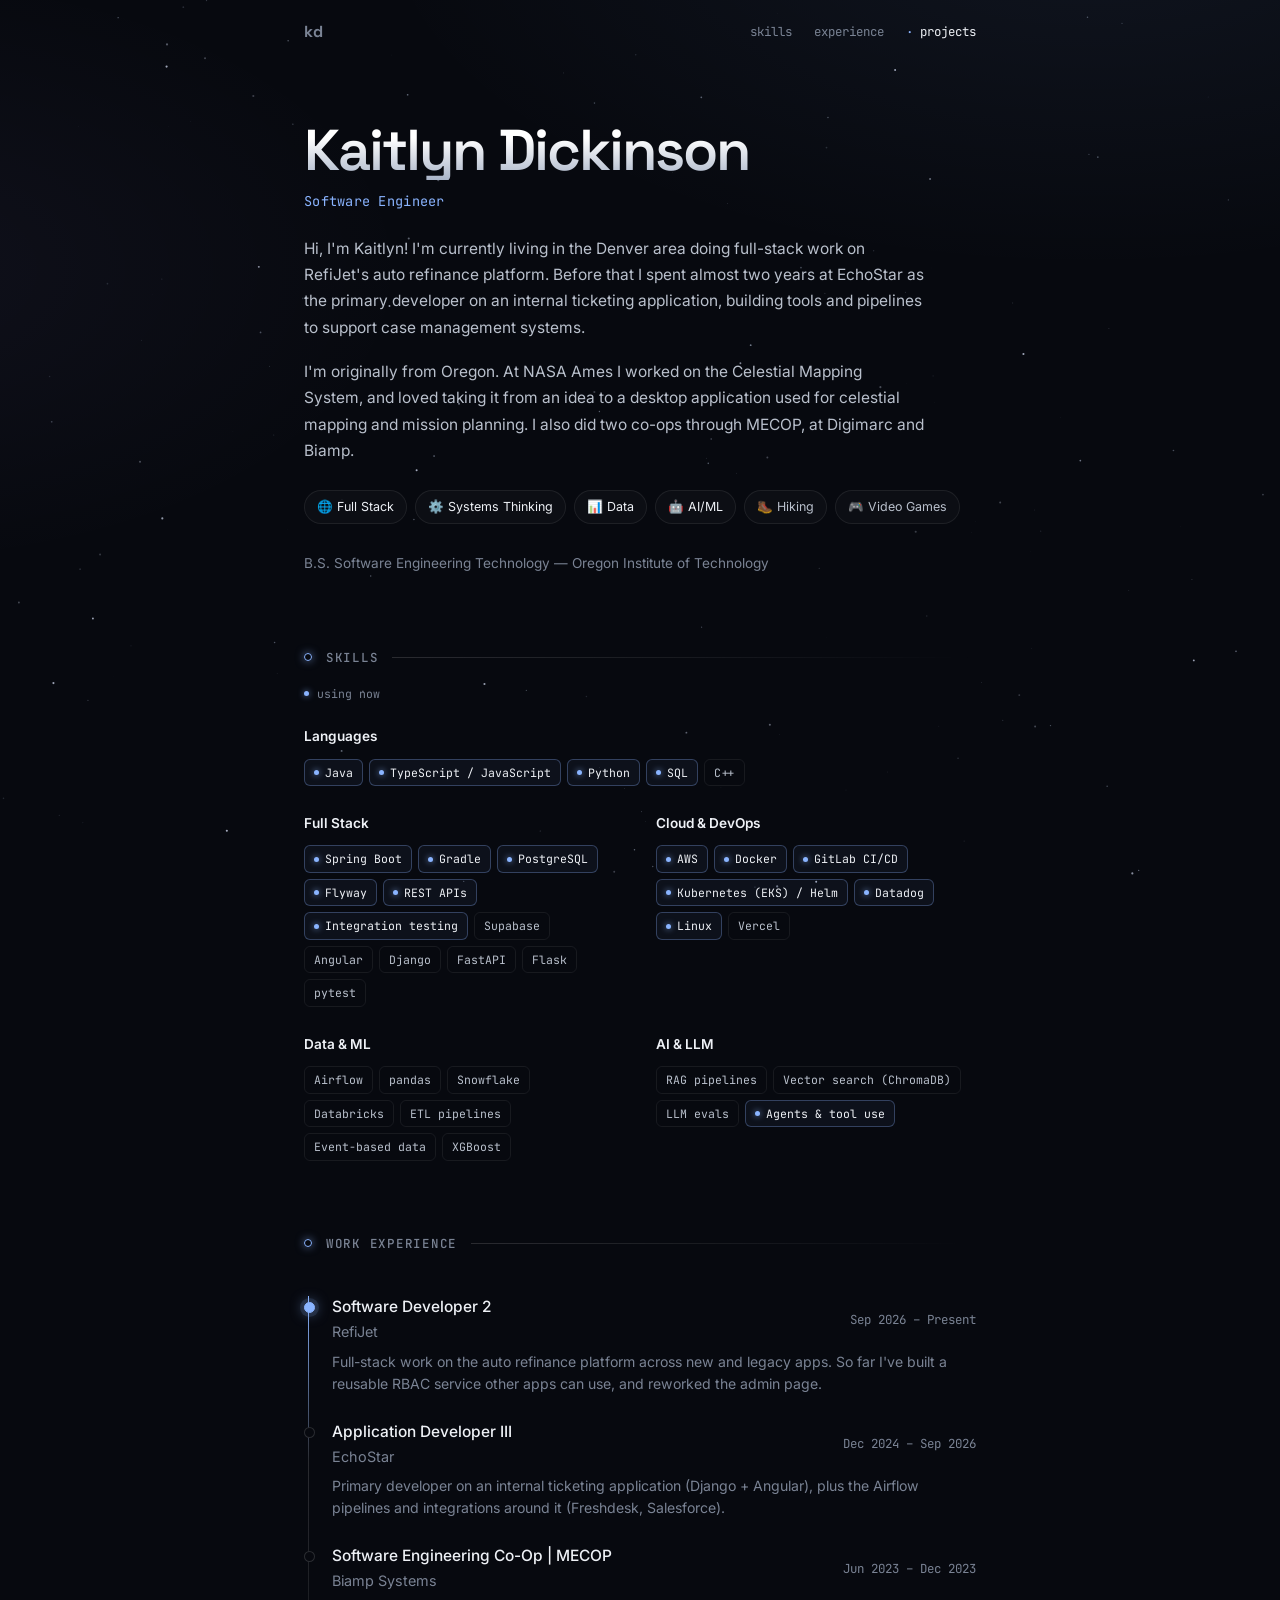
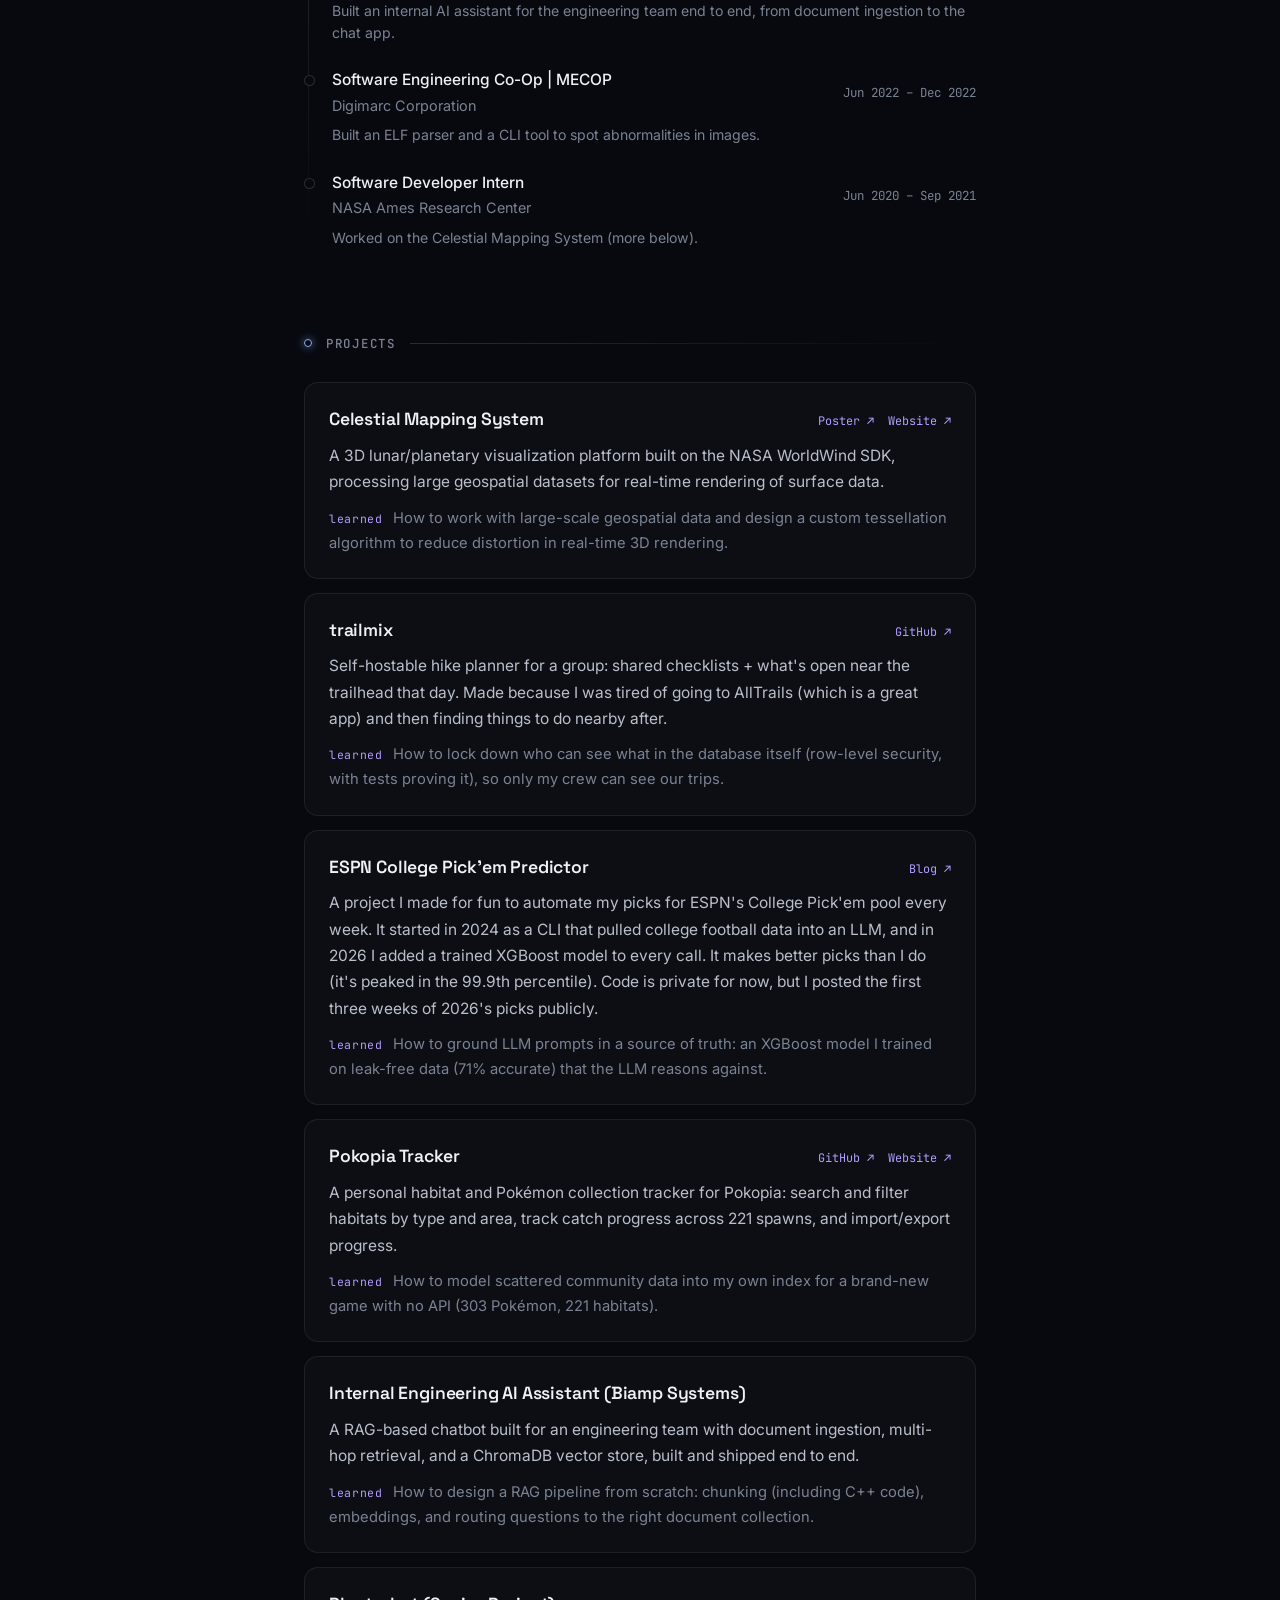
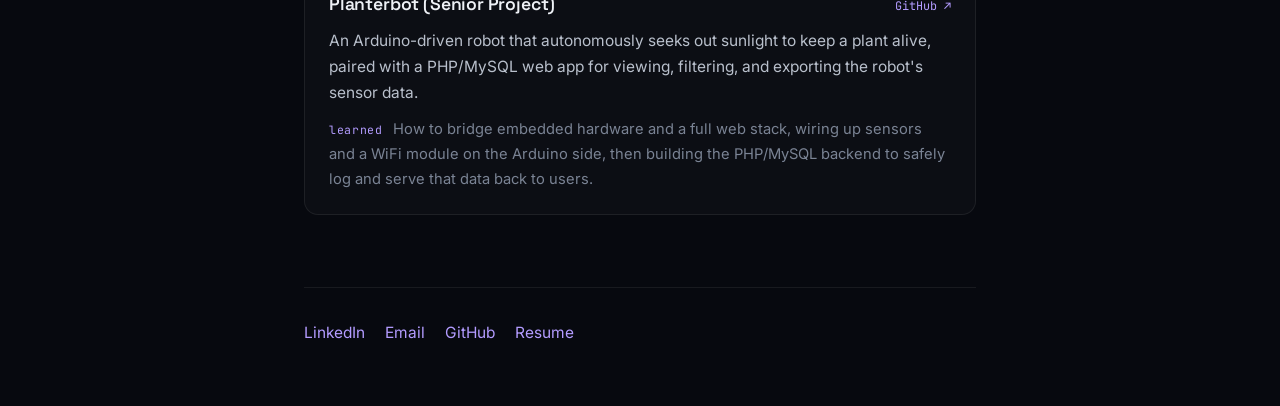
==== commit 2f3800d6: "Website update" ====
--- a/index.html
+++ b/index.html
@@ -5,12 +5,15 @@
   <meta charset="UTF-8">
   <meta name="viewport" content="width=device-width, initial-scale=1.0">
   <title>Kaitlyn Dickinson</title>
-  <link rel="icon" href="data:image/svg+xml,<svg xmlns=%22http://www.w3.org/2000/svg%22 viewBox=%220 0 100 100%22><text y=%22.9em%22 font-size=%2290%22>🌙</text></svg>">
-  <meta name="description" content="Kaitlyn Dickinson — Software Engineer in Denver.">
+  <link rel="icon"
+    href="data:image/svg+xml,<svg xmlns=%22http://www.w3.org/2000/svg%22 viewBox=%220 0 100 100%22><text y=%22.9em%22 font-size=%2290%22>🌙</text></svg>">
+  <meta name="description" content="Kaitlyn Dickinson — Full-stack software engineer in Denver.">
   <link rel="preconnect" href="https://fonts.googleapis.com">
   <link rel="preconnect" href="https://fonts.gstatic.com" crossorigin>
-  <link href="https://fonts.googleapis.com/css2?family=Inter:wght@400;500;600&family=JetBrains+Mono:wght@400;500&family=Space+Grotesk:wght@500;600;700&display=swap" rel="stylesheet">
-  <link rel="stylesheet" href="styles.css?v=3">
+  <link
+    href="https://fonts.googleapis.com/css2?family=Inter:wght@400;500;600&family=JetBrains+Mono:wght@400;500&family=Space+Grotesk:wght@500;600;700&display=swap"
+    rel="stylesheet">
+  <link rel="stylesheet" href="styles.css?v=4">
   <script>document.documentElement.classList.add("js");</script>
 </head>
 
@@ -35,14 +38,16 @@
         <h1>Kaitlyn Dickinson</h1>
       </div>
       <p class="tagline role-line">Software Engineer</p>
-      <p class="tagline">Hi, I'm Kaitlyn! I currently work as a Software Engineer where I'm developing features at
-        RefiJet, a fintech company in the auto refinance space in Denver. I've previously worked at EchoStar where
-        I developed ticketing infrastructure and worked across full-stack projects to improve agent and customer experience.
-        Previously interned at NASA and former MECOP participant. I like learning new things and making functional applications.</p>
+      <p class="tagline">Hi, I'm Kaitlyn! I'm currently living in the Denver area doing full-stack work on RefiJet's auto refinance platform.
+        Before that I spent almost two years at EchoStar as the primary developer on an internal ticketing application,
+        building tools and pipelines to support case management systems.</p>
+      <p class="tagline">I'm originally from Oregon. At NASA Ames I worked on the Celestial Mapping System, and loved
+        taking it from an idea to a desktop application used for celestial mapping and mission planning. I also did two
+        co-ops through MECOP, at Digimarc and Biamp.</p>
       <div class="bubbles">
+        <span class="bubble bubble-domain">🌐 Full Stack</span>
         <span class="bubble bubble-domain">⚙️ Systems Thinking</span>
         <span class="bubble bubble-domain">📊 Data</span>
-        <span class="bubble bubble-domain">🛠️ Tooling</span>
         <span class="bubble bubble-domain">🤖 AI/ML</span>
         <span class="bubble">🥾 Hiking</span>
         <span class="bubble">🎮 Video Games</span>
@@ -56,23 +61,33 @@
       <div class="skill-grid">
         <div class="skill-group skill-group--wide">
           <span class="skill-title">Languages</span>
-          <div class="chips"><span class="now">Python</span><span class="now">Java</span><span class="now">TypeScript</span><span class="now">SQL</span><span>C++</span></div>
-        </div>
-        <div class="skill-group">
-          <span class="skill-title">AI & LLM Engineering</span>
-          <div class="chips"><span class="now">Claude Code</span><span class="now">MCP</span><span class="now">Spec-driven dev (OpenSpec)</span><span>RAG pipelines</span><span>Vector search (ChromaDB)</span><span>LangChain</span><span>LLM evals</span><span>Agents &amp; tool use</span></div>
+          <div class="chips"><span class="now">Java</span><span class="now">TypeScript / JavaScript</span><span
+              class="now">Python</span><span class="now">SQL</span><span>C++</span></div>
+        </div>
+        <div class="skill-group">
+          <span class="skill-title">Full Stack</span>
+          <div class="chips"><span class="now">Spring Boot</span><span class="now">Gradle</span><span
+              class="now">PostgreSQL</span><span class="now">Flyway</span><span class="now">REST APIs</span><span
+              class="now">Integration
+              testing</span><span>Supabase</span><span>Angular</span><span>Django</span><span>FastAPI</span><span>Flask</span><span>pytest</span>
+          </div>
+        </div>
+        <div class="skill-group">
+          <span class="skill-title">Cloud & DevOps</span>
+          <div class="chips"><span class="now">AWS</span><span class="now">Docker</span><span class="now">GitLab CI/CD</span><span
+              class="now">Kubernetes (EKS) / Helm</span><span class="now">Datadog</span><span
+              class="now">Linux</span><span>Vercel</span></div>
         </div>
         <div class="skill-group">
           <span class="skill-title">Data & ML</span>
-          <div class="chips"><span class="now">Airflow</span><span class="now">pandas</span><span>Snowflake</span><span>Databricks</span><span>XGBoost</span><span>ETL pipelines</span></div>
-        </div>
-        <div class="skill-group">
-          <span class="skill-title">Full Stack</span>
-          <div class="chips"><span class="now">Spring Boot</span><span class="now">PostgreSQL</span><span class="now">Supabase</span><span class="now">REST APIs</span><span>Angular</span><span>Django</span><span>FastAPI</span><span>Flask</span><span>pytest</span></div>
-        </div>
-        <div class="skill-group">
-          <span class="skill-title">Cloud & DevOps</span>
-          <div class="chips"><span class="now">AWS</span><span class="now">Docker</span><span class="now">Git</span><span class="now">Vercel</span><span class="now">CI/CD</span><span>Linux</span></div>
+          <div class="chips">
+            <span>Airflow</span><span>pandas</span><span>Snowflake</span><span>Databricks</span><span>ETL
+              pipelines</span><span>Event-based data</span><span>XGBoost</span></div>
+        </div>
+        <div class="skill-group">
+          <span class="skill-title">AI & LLM</span>
+          <div class="chips"><span>RAG pipelines</span><span>Vector search (ChromaDB)</span><span>LLM
+              evals</span><span class="now">Agents & tool use</span></div>
         </div>
       </div>
     </section>
@@ -83,27 +98,35 @@
         <li class="current">
           <span class="role">Software Developer 2</span>
           <span class="company">RefiJet</span>
-          <span class="dates">Oct 2026 – Present</span>
+          <span class="dates">Sep 2026 – Present</span>
+          <p class="note">Full-stack work on the auto refinance platform across new and legacy apps. So far I've built a
+            reusable RBAC service other apps can use, and reworked the admin page.</p>
         </li>
         <li>
           <span class="role">Application Developer III</span>
           <span class="company">EchoStar</span>
           <span class="dates">Dec 2024 – Sep 2026</span>
+          <p class="note">Primary developer on an internal ticketing application (Django + Angular), plus the Airflow pipelines
+            and integrations around it (Freshdesk, Salesforce).</p>
         </li>
         <li>
           <span class="role">Software Engineering Co-Op | MECOP</span>
           <span class="company">Biamp Systems</span>
           <span class="dates">Jun 2023 – Dec 2023</span>
+          <p class="note">Built an internal AI assistant for the engineering team end to end, from document ingestion to the
+            chat app.</p>
         </li>
         <li>
           <span class="role">Software Engineering Co-Op | MECOP</span>
           <span class="company">Digimarc Corporation</span>
           <span class="dates">Jun 2022 – Dec 2022</span>
+          <p class="note">Built an ELF parser and a CLI tool to spot abnormalities in images.</p>
         </li>
         <li>
           <span class="role">Software Developer Intern</span>
           <span class="company">NASA Ames Research Center</span>
           <span class="dates">Jun 2020 – Sep 2021</span>
+          <p class="note">Worked on the Celestial Mapping System (more below).</p>
         </li>
       </ul>
     </section>
@@ -112,22 +135,6 @@
       <h2 class="reveal"><span class="label">projects</span></h2>
 
       <div class="project-list">
-
-        <article class="project card reveal">
-          <div class="project-head">
-            <h3>ESPN College Pick'em Predictor</h3>
-            <div class="project-links">
-              <a href="blog.html" class="project-link">Blog ↗</a>
-            </div>
-          </div>
-          <p class="project-desc">A project I made for fun to automate my picks for ESPN's College Pick'em
-            pool every week; started as a CLI tool retrieval pipeline for a RAG LLM integrating college football data.
-            Now integrates a trained statistical model into every call. Code is private for now, but I posted the first
-            three weeks of 2026's picks publicly.</p>
-          <p class="learning"><span class="label">learned</span> Individual API calls with specific relevant analytics
-            context did better than passing in all the history for that team every week and the AI does better than me at
-            making picks (top 99.9% percentile high, started in 2024) + XGBoost (2026).</p>
-        </article>
 
         <article class="project card reveal">
           <div class="project-head">
@@ -139,10 +146,42 @@
                 class="project-link">Website ↗</a>
             </div>
           </div>
-          <p class="project-desc">A 3D lunar/planetary visualization platform built on the NASA WorldWind SDK, processing
+          <p class="project-desc">A 3D lunar/planetary visualization platform built on the NASA WorldWind SDK,
+            processing
             large geospatial datasets for real-time rendering of surface data.</p>
-          <p class="learning"><span class="label">learned</span> How to work with large-scale geospatial data and design a
+          <p class="learning"><span class="label">learned</span> How to work with large-scale geospatial data and design
+            a
             custom tessellation algorithm to reduce distortion in real-time 3D rendering.</p>
+        </article>
+
+        <article class="project card reveal">
+          <div class="project-head">
+            <h3>trailmix</h3>
+            <div class="project-links">
+              <a href="https://github.com/kaitlyndickinson/trailmix" target="_blank" rel="noopener"
+                class="project-link">GitHub ↗</a>
+            </div>
+          </div>
+          <p class="project-desc">Self-hostable hike planner for a group: shared checklists + what's open near the
+            trailhead that day. Made because I was tired of going to AllTrails (which is a great app) and then finding
+            things to do nearby after.</p>
+          <p class="learning"><span class="label">learned</span> How to lock down who can see what in the database
+            itself (row-level security, with tests proving it), so only my crew can see our trips.</p>
+        </article>
+
+        <article class="project card reveal">
+          <div class="project-head">
+            <h3>ESPN College Pick'em Predictor</h3>
+            <div class="project-links">
+              <a href="blog.html" class="project-link">Blog ↗</a>
+            </div>
+          </div>
+          <p class="project-desc">A project I made for fun to automate my picks for ESPN's College Pick'em
+            pool every week. It started in 2024 as a CLI that pulled college football data into an LLM, and in 2026 I
+            added a trained XGBoost model to every call. It makes better picks than I do (it's peaked in the 99.9th
+            percentile). Code is private for now, but I posted the first three weeks of 2026's picks publicly.</p>
+          <p class="learning"><span class="label">learned</span> How to ground LLM prompts in a source of truth: an
+            XGBoost model I trained on leak-free data (71% accurate) that the LLM reasons against.</p>
         </article>
 
         <article class="project card reveal">
@@ -157,22 +196,18 @@
           </div>
           <p class="project-desc">A personal habitat and Pokémon collection tracker for Pokopia: search and filter
             habitats by type and area, track catch progress across 221 spawns, and import/export progress.</p>
-          <p class="learning"><span class="label">learned</span> How to deploy an app on Vercel and work with local
-            storage for persisting progress client-side.</p>
-        </article>
-
-        <article class="project card reveal">
-          <div class="project-head">
-            <h3>trailmix</h3>
-            <div class="project-links">
-              <a href="https://github.com/kaitlyndickinson/trailmix" target="_blank" rel="noopener"
-                class="project-link">GitHub ↗</a>
-            </div>
-          </div>
-          <p class="project-desc">Self-hostable hike planner for a group: shared checklists + what's open near the
-            trailhead that day. Made because I was tired of going to AllTrails (which is a great app) and then finding
-            things to do nearby after.</p>
-          <p class="learning"><span class="label">learned</span> How Edge Functions in Supabase work.</p>
+          <p class="learning"><span class="label">learned</span> How to model scattered community data into my own
+            index for a brand-new game with no API (303 Pokémon, 221 habitats).</p>
+        </article>
+
+        <article class="project card reveal">
+          <div class="project-head">
+            <h3>Internal Engineering AI Assistant (Biamp Systems)</h3>
+          </div>
+          <p class="project-desc">A RAG-based chatbot built for an engineering team with document ingestion, multi-hop
+            retrieval, and a ChromaDB vector store, built and shipped end to end.</p>
+          <p class="learning"><span class="label">learned</span> How to design a RAG pipeline from scratch: chunking
+            (including C++ code), embeddings, and routing questions to the right document collection.</p>
         </article>
 
         <article class="project card reveal">
@@ -186,19 +221,9 @@
           <p class="project-desc">An Arduino-driven robot that autonomously seeks out sunlight to keep a plant alive,
             paired with a PHP/MySQL web app for viewing, filtering, and exporting the robot's sensor data.</p>
           <p class="learning"><span class="label">learned</span> How to bridge embedded hardware and a full web stack,
-            wiring up sensors and a WiFi module on the Arduino side, then building the PHP/MySQL backend to safely log and
+            wiring up sensors and a WiFi module on the Arduino side, then building the PHP/MySQL backend to safely log
+            and
             serve that data back to users.</p>
-        </article>
-
-        <article class="project card reveal">
-          <div class="project-head">
-            <h3>Internal Engineering AI Assistant (Biamp Systems)</h3>
-          </div>
-          <p class="project-desc">A RAG-based chatbot built for an engineering team with document ingestion, multi-hop
-            retrieval, and a ChromaDB vector store, built end to end.</p>
-          <p class="learning"><span class="label">learned</span> How to design a RAG pipeline from scratch: chunking
-            (including C++ code), embeddings, multi-step retrieval routing, designing effective and maintainable pipelines
-            for AI applications, and optimizing for multiple use-cases.</p>
         </article>
 
       </div>
@@ -220,4 +245,4 @@
 
 </body>
 
-</html>
+</html>
--- a/styles.css
+++ b/styles.css
@@ -442,7 +442,8 @@
   grid-template-columns: 1fr auto;
   grid-template-areas:
     "role dates"
-    "company dates";
+    "company dates"
+    "note note";
   gap: 0 16px;
   padding: 12px 0;
   border-bottom: none;
@@ -474,6 +475,13 @@
 .timeline .role { grid-area: role; }
 .timeline .company { grid-area: company; font-size: 0.9rem; }
 .timeline .dates { grid-area: dates; align-self: center; text-align: right; }
+.timeline .note {
+  grid-area: note;
+  margin: 6px 0 0;
+  color: var(--muted);
+  font-size: 0.88rem;
+  line-height: 1.55;
+}
 
 /* ---------- projects ---------- */
 
@@ -737,7 +745,8 @@
     grid-template-areas:
       "role"
       "company"
-      "dates";
+      "dates"
+      "note";
     grid-template-columns: 1fr;
   }
 
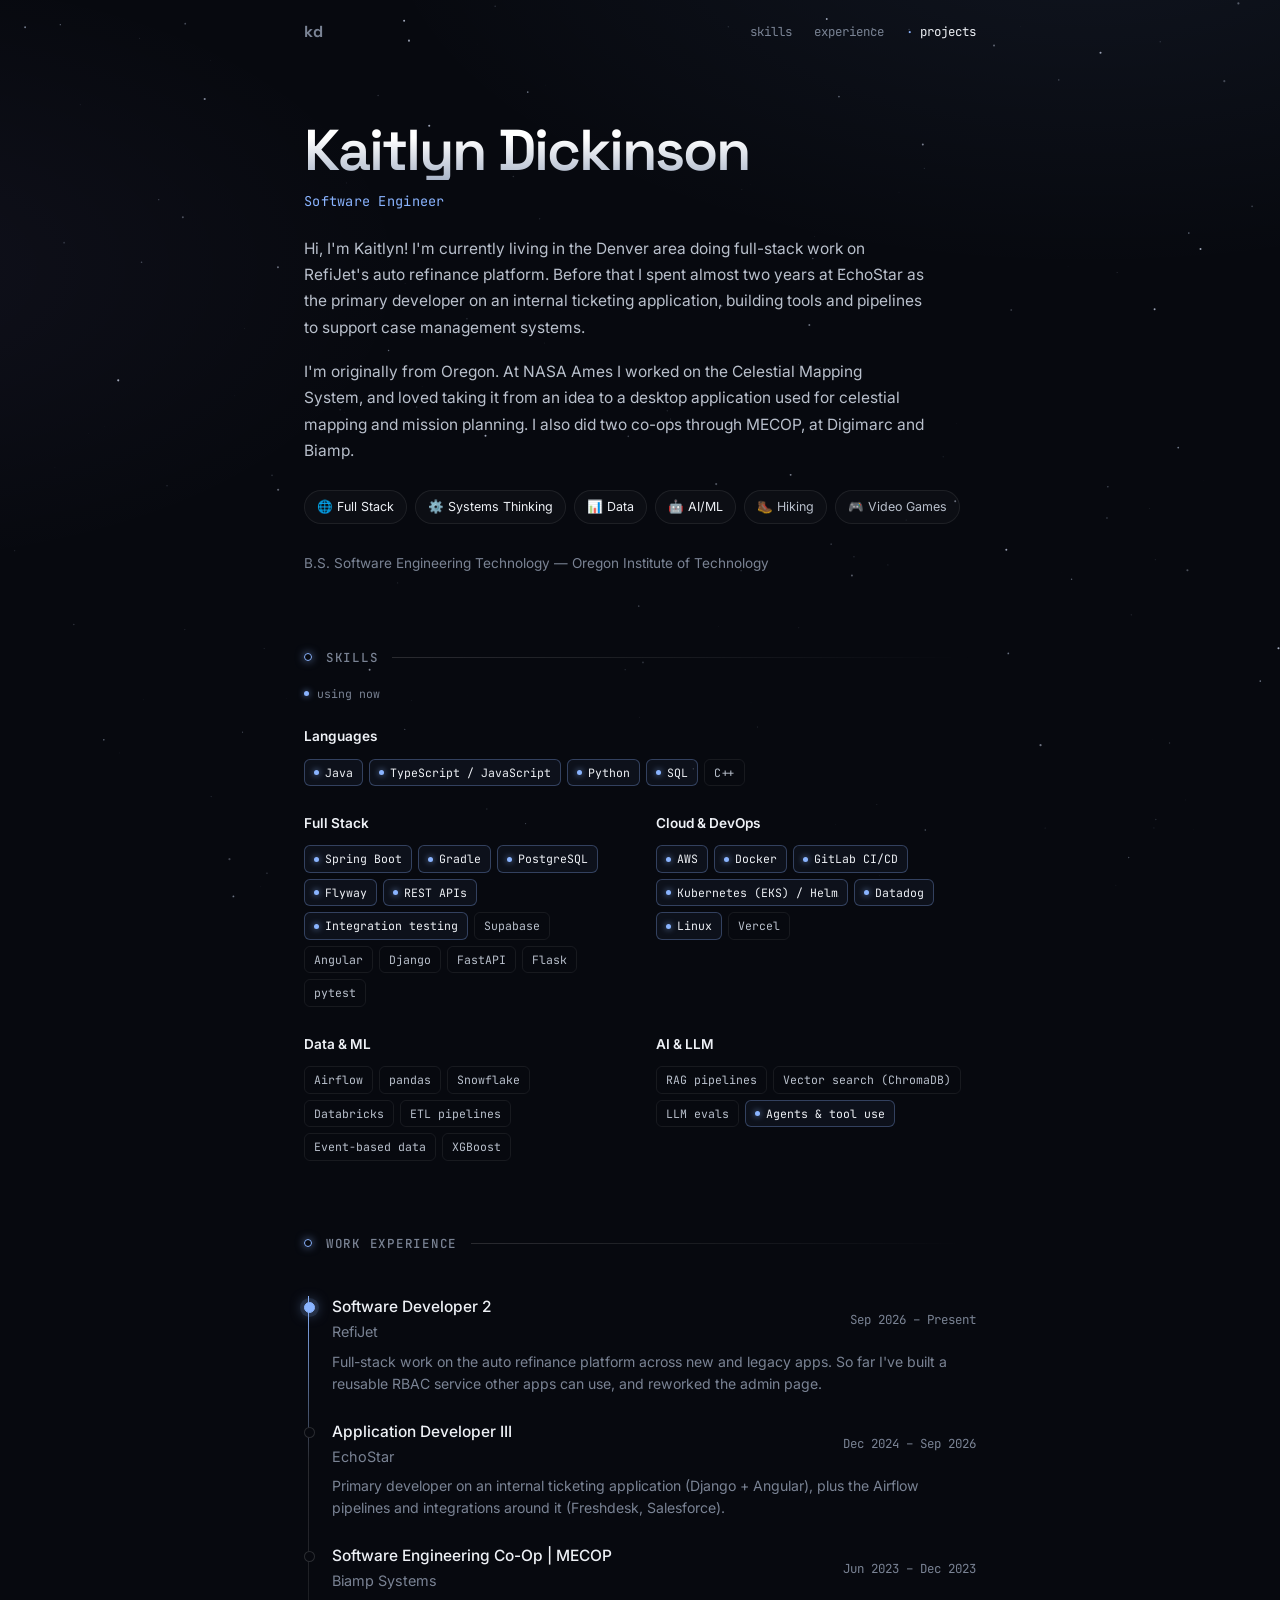
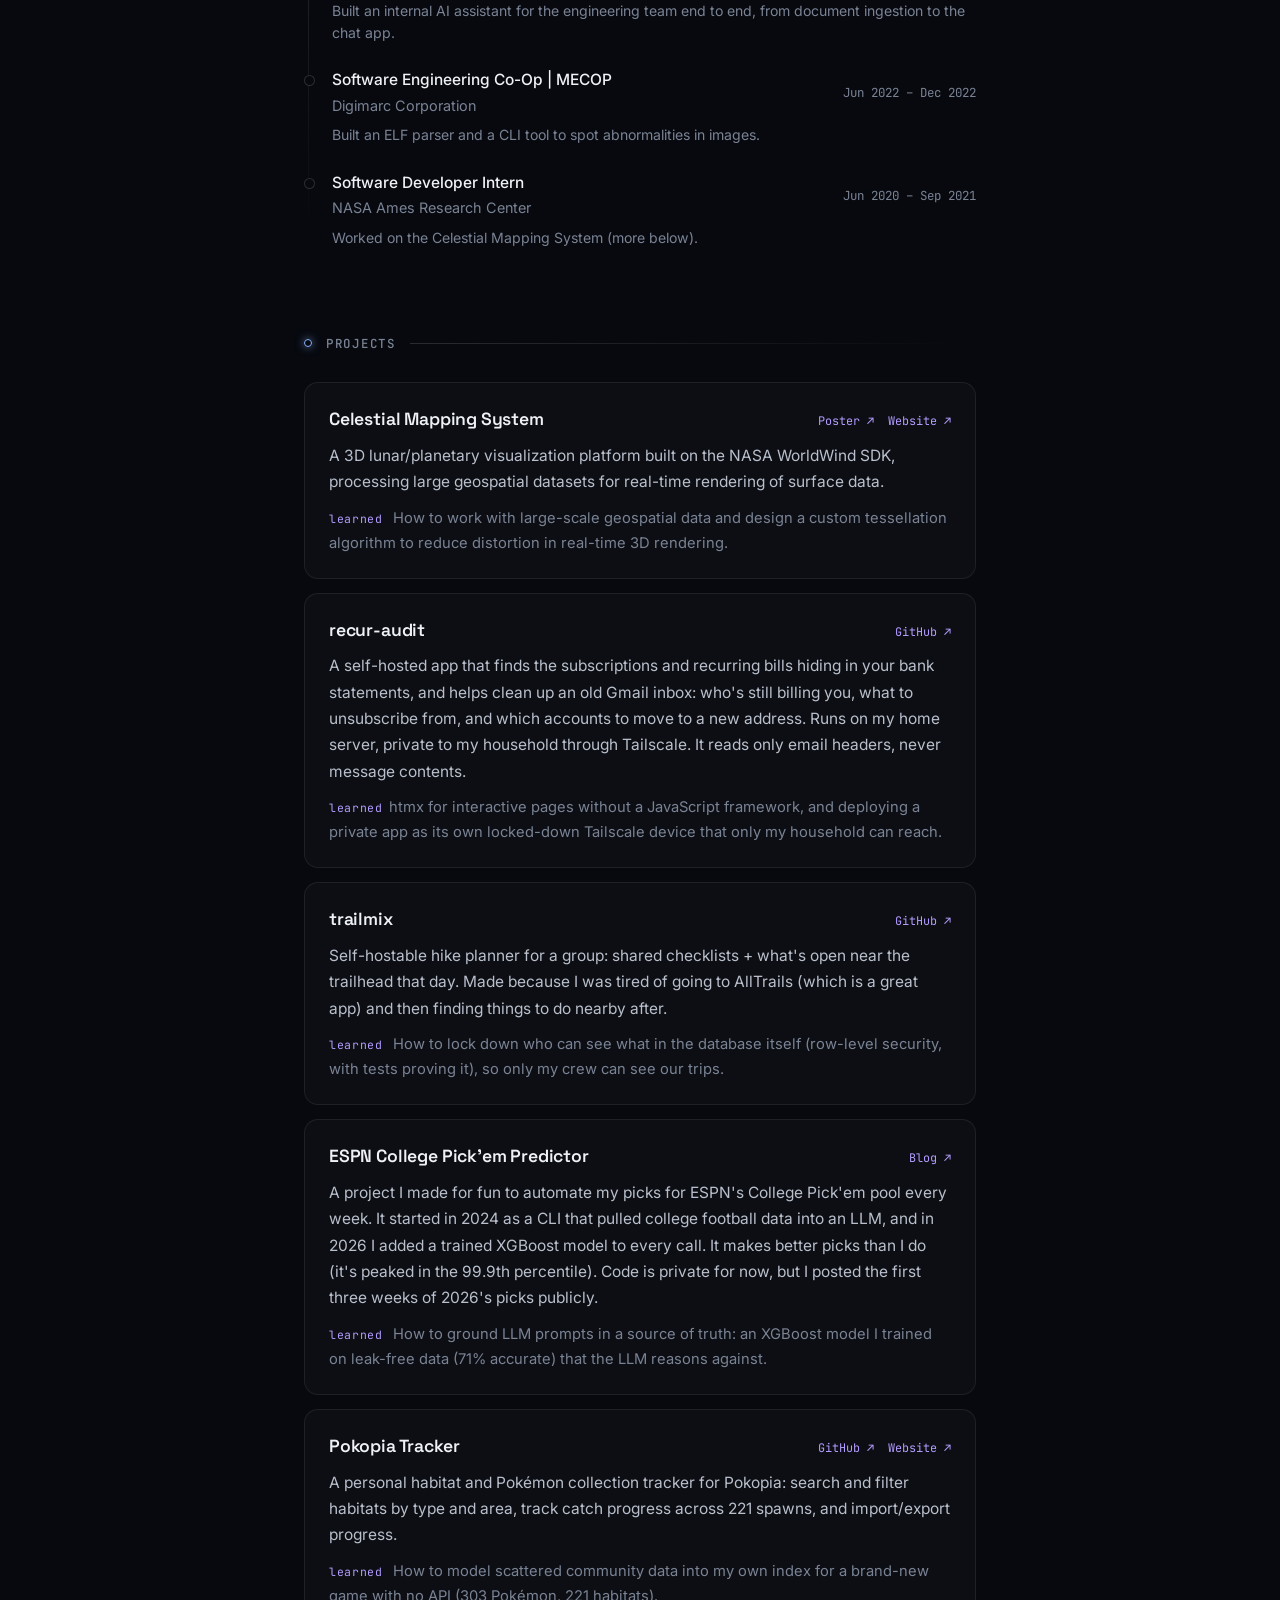
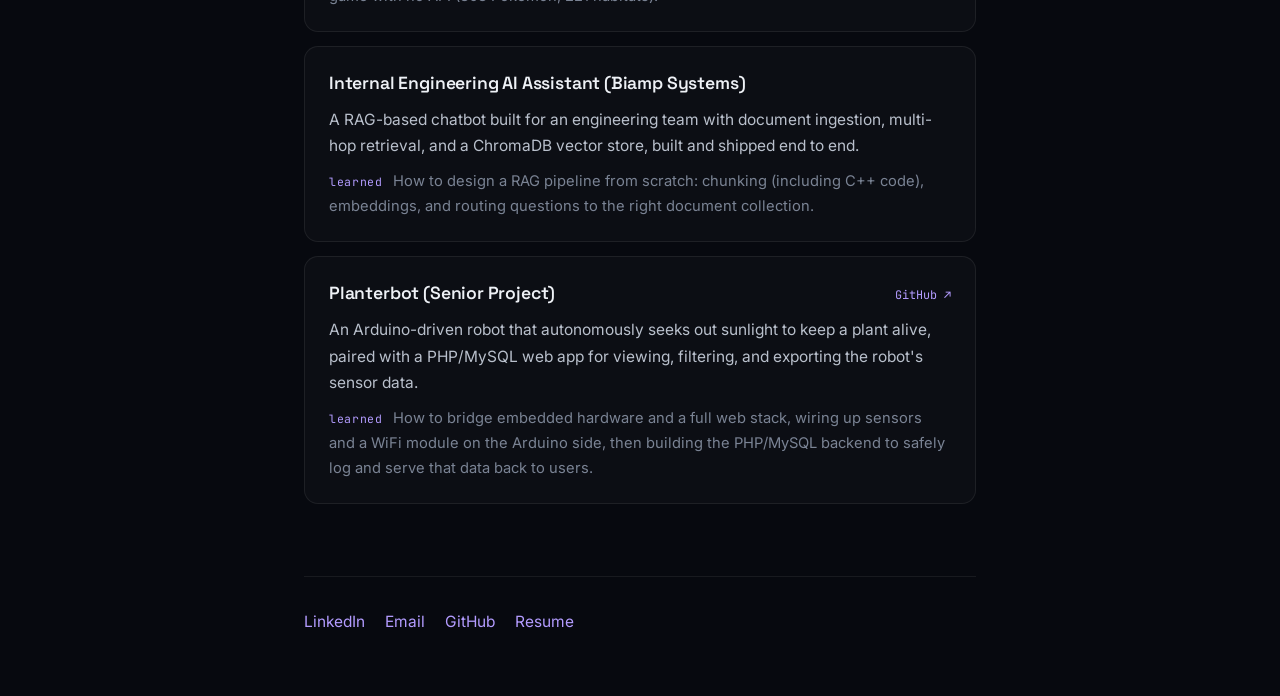
==== commit 1319de4d: "Add recur-audit project" ====
--- a/index.html
+++ b/index.html
@@ -38,7 +38,8 @@
         <h1>Kaitlyn Dickinson</h1>
       </div>
       <p class="tagline role-line">Software Engineer</p>
-      <p class="tagline">Hi, I'm Kaitlyn! I'm currently living in the Denver area doing full-stack work on RefiJet's auto refinance platform.
+      <p class="tagline">Hi, I'm Kaitlyn! I'm currently living in the Denver area doing full-stack work on RefiJet's
+        auto refinance platform.
         Before that I spent almost two years at EchoStar as the primary developer on an internal ticketing application,
         building tools and pipelines to support case management systems.</p>
       <p class="tagline">I'm originally from Oregon. At NASA Ames I worked on the Celestial Mapping System, and loved
@@ -74,15 +75,16 @@
         </div>
         <div class="skill-group">
           <span class="skill-title">Cloud & DevOps</span>
-          <div class="chips"><span class="now">AWS</span><span class="now">Docker</span><span class="now">GitLab CI/CD</span><span
-              class="now">Kubernetes (EKS) / Helm</span><span class="now">Datadog</span><span
+          <div class="chips"><span class="now">AWS</span><span class="now">Docker</span><span class="now">GitLab
+              CI/CD</span><span class="now">Kubernetes (EKS) / Helm</span><span class="now">Datadog</span><span
               class="now">Linux</span><span>Vercel</span></div>
         </div>
         <div class="skill-group">
           <span class="skill-title">Data & ML</span>
           <div class="chips">
             <span>Airflow</span><span>pandas</span><span>Snowflake</span><span>Databricks</span><span>ETL
-              pipelines</span><span>Event-based data</span><span>XGBoost</span></div>
+              pipelines</span><span>Event-based data</span><span>XGBoost</span>
+          </div>
         </div>
         <div class="skill-group">
           <span class="skill-title">AI & LLM</span>
@@ -106,14 +108,16 @@
           <span class="role">Application Developer III</span>
           <span class="company">EchoStar</span>
           <span class="dates">Dec 2024 – Sep 2026</span>
-          <p class="note">Primary developer on an internal ticketing application (Django + Angular), plus the Airflow pipelines
+          <p class="note">Primary developer on an internal ticketing application (Django + Angular), plus the Airflow
+            pipelines
             and integrations around it (Freshdesk, Salesforce).</p>
         </li>
         <li>
           <span class="role">Software Engineering Co-Op | MECOP</span>
           <span class="company">Biamp Systems</span>
           <span class="dates">Jun 2023 – Dec 2023</span>
-          <p class="note">Built an internal AI assistant for the engineering team end to end, from document ingestion to the
+          <p class="note">Built an internal AI assistant for the engineering team end to end, from document ingestion to
+            the
             chat app.</p>
         </li>
         <li>
@@ -156,6 +160,23 @@
 
         <article class="project card reveal">
           <div class="project-head">
+            <h3>recur-audit</h3>
+            <div class="project-links">
+              <a href="https://github.com/kaitlyndickinson/recur-audit" target="_blank" rel="noopener"
+                class="project-link">GitHub ↗</a>
+            </div>
+          </div>
+          <p class="project-desc">A self-hosted app that finds the subscriptions and recurring bills hiding in your bank
+            statements, and helps clean up an old Gmail inbox: who's still billing you, what to unsubscribe from, and
+            which accounts to move to a new address. Runs on my home server, private to my household through Tailscale.
+            It reads only email headers, never message contents.</p>
+          <p class="learning"><span class="label">learned</span>htmx for interactive pages without a JavaScript
+            framework, and deploying a private app as its own locked-down Tailscale device that only my household can
+            reach.</p>
+        </article>
+
+        <article class="project card reveal">
+          <div class="project-head">
             <h3>trailmix</h3>
             <div class="project-links">
               <a href="https://github.com/kaitlyndickinson/trailmix" target="_blank" rel="noopener"
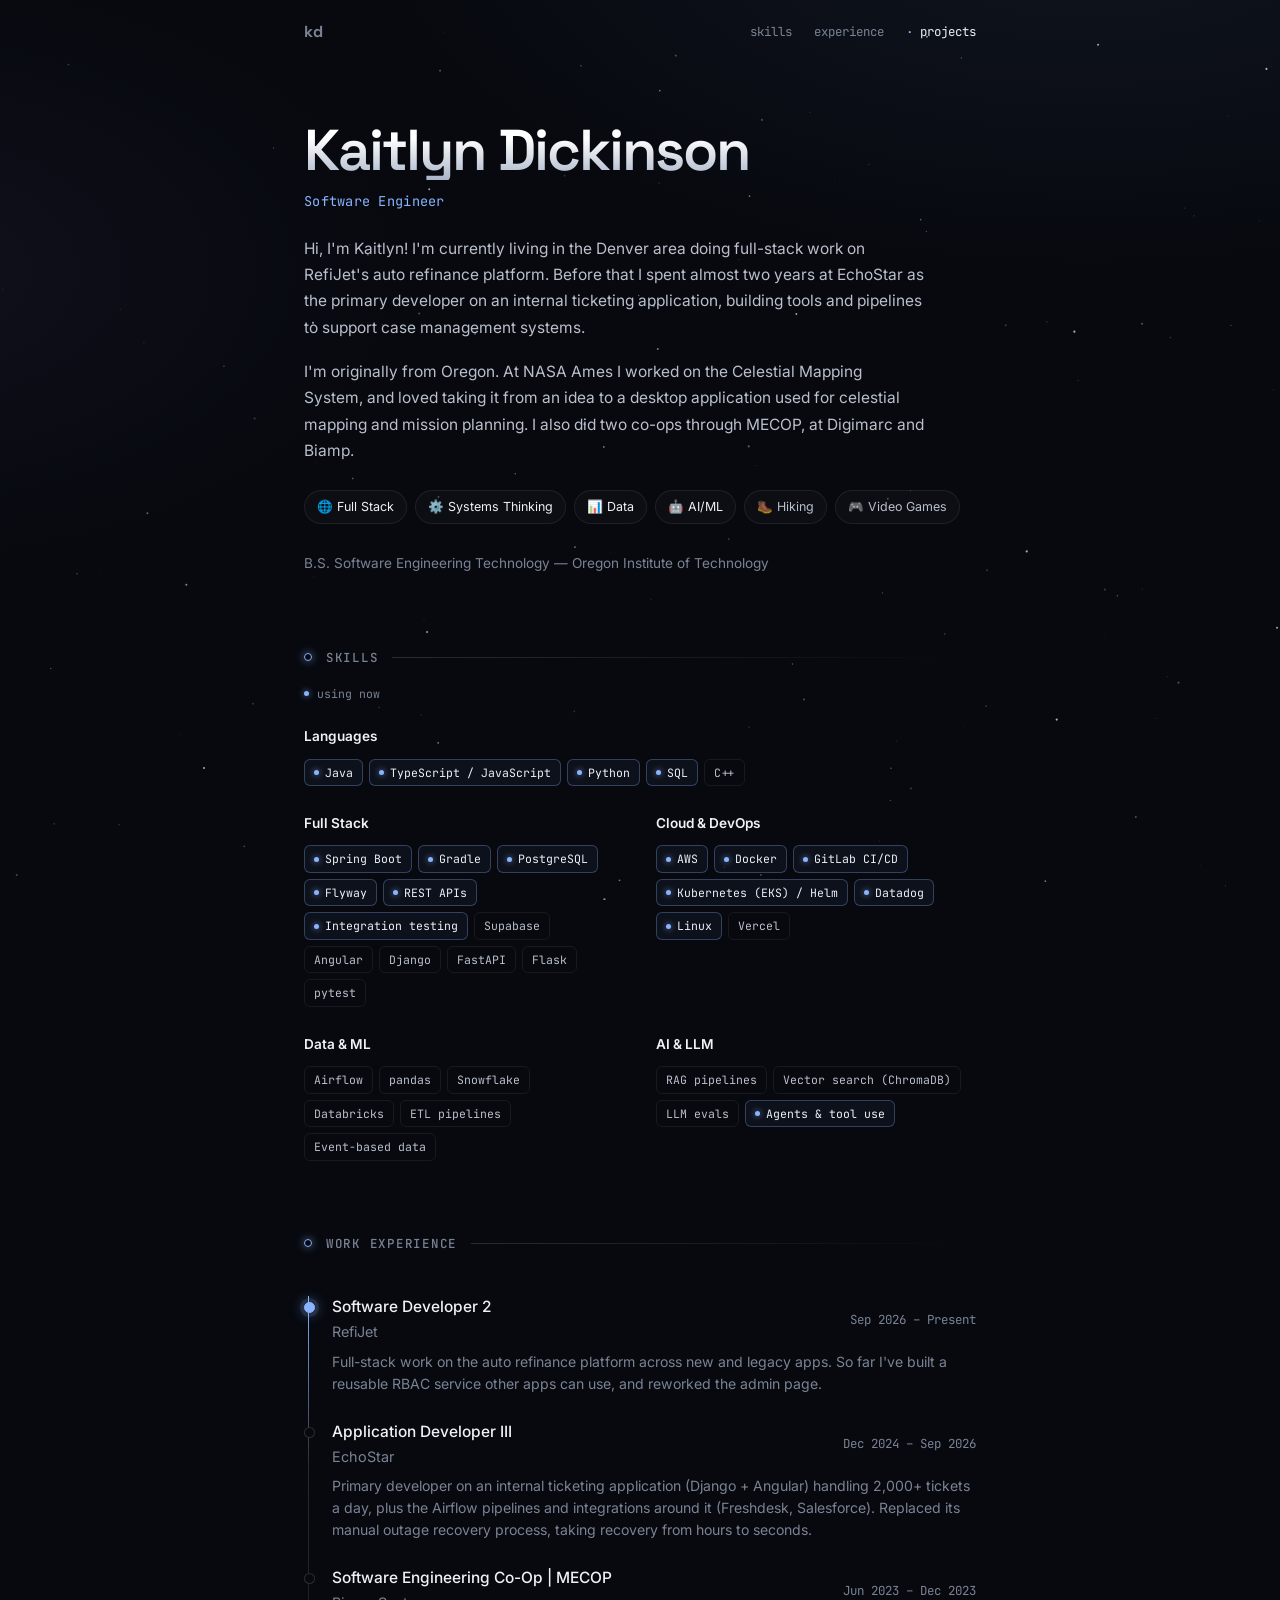
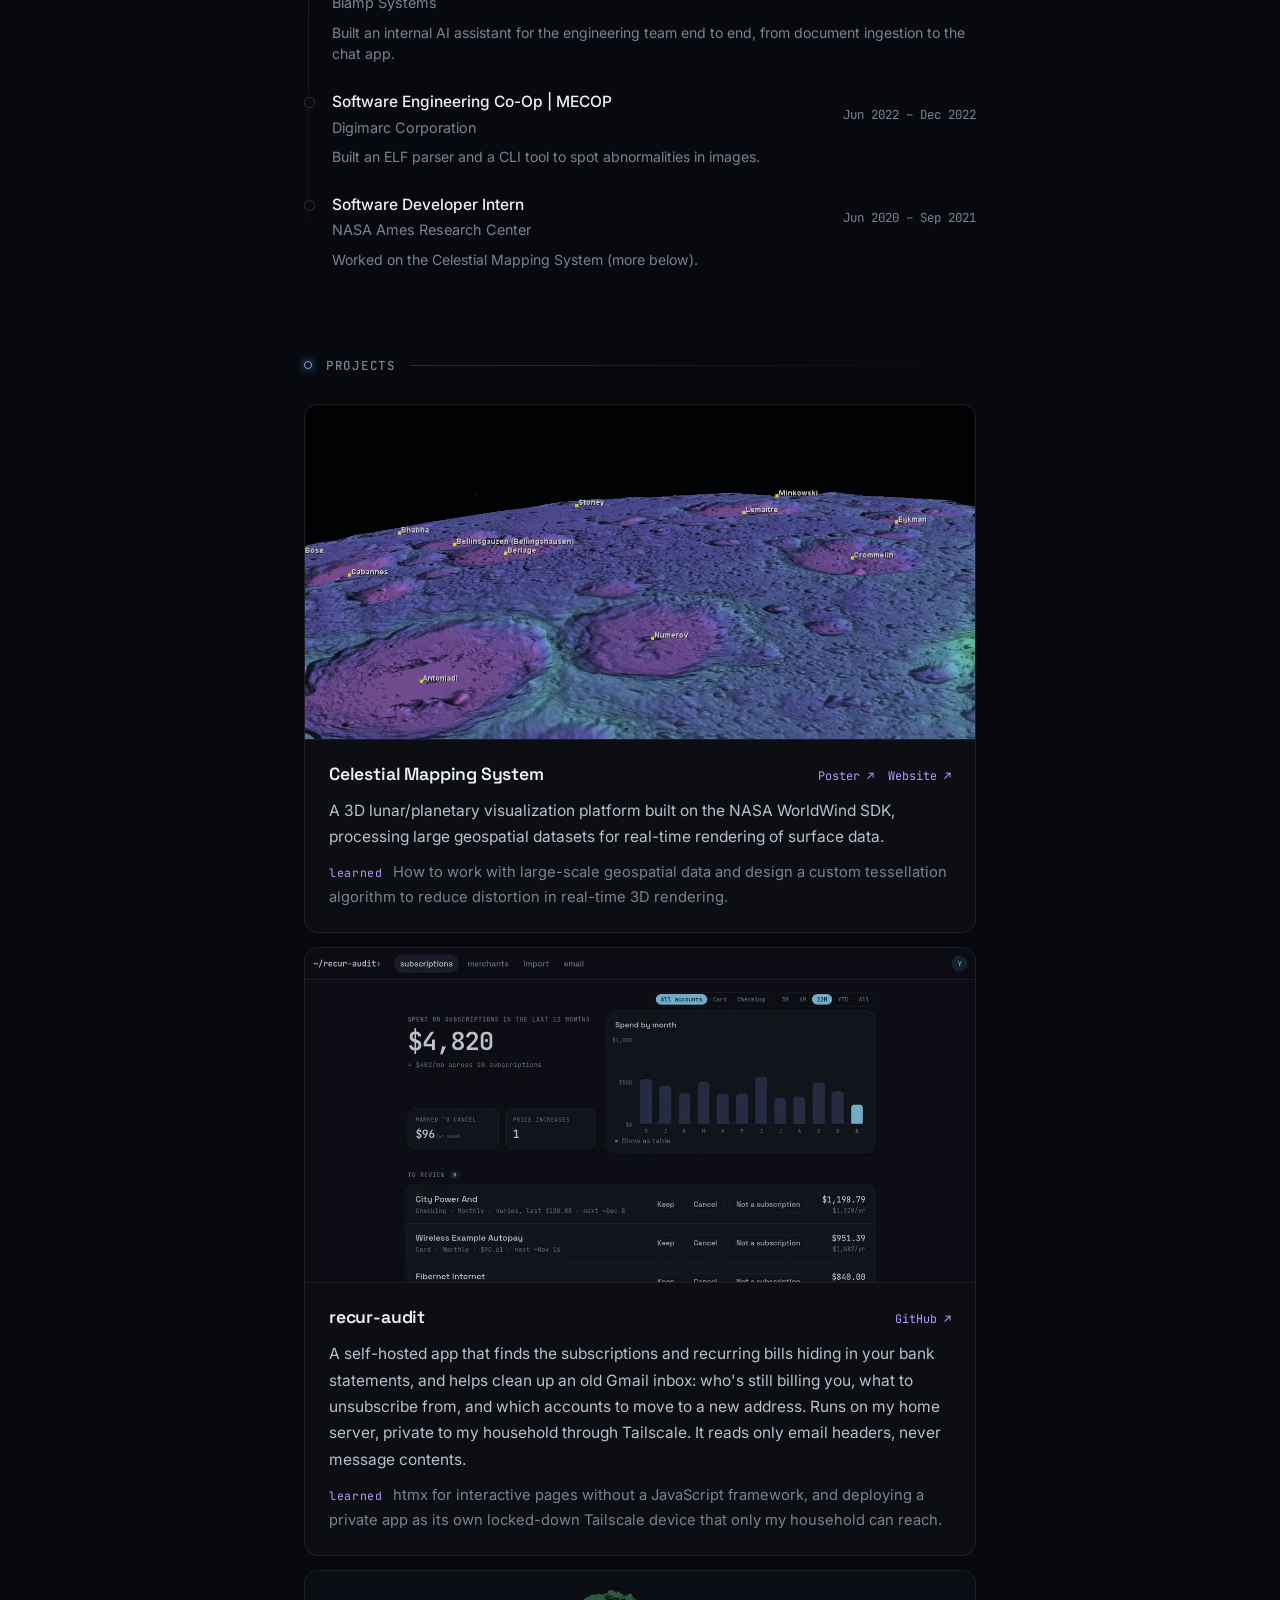
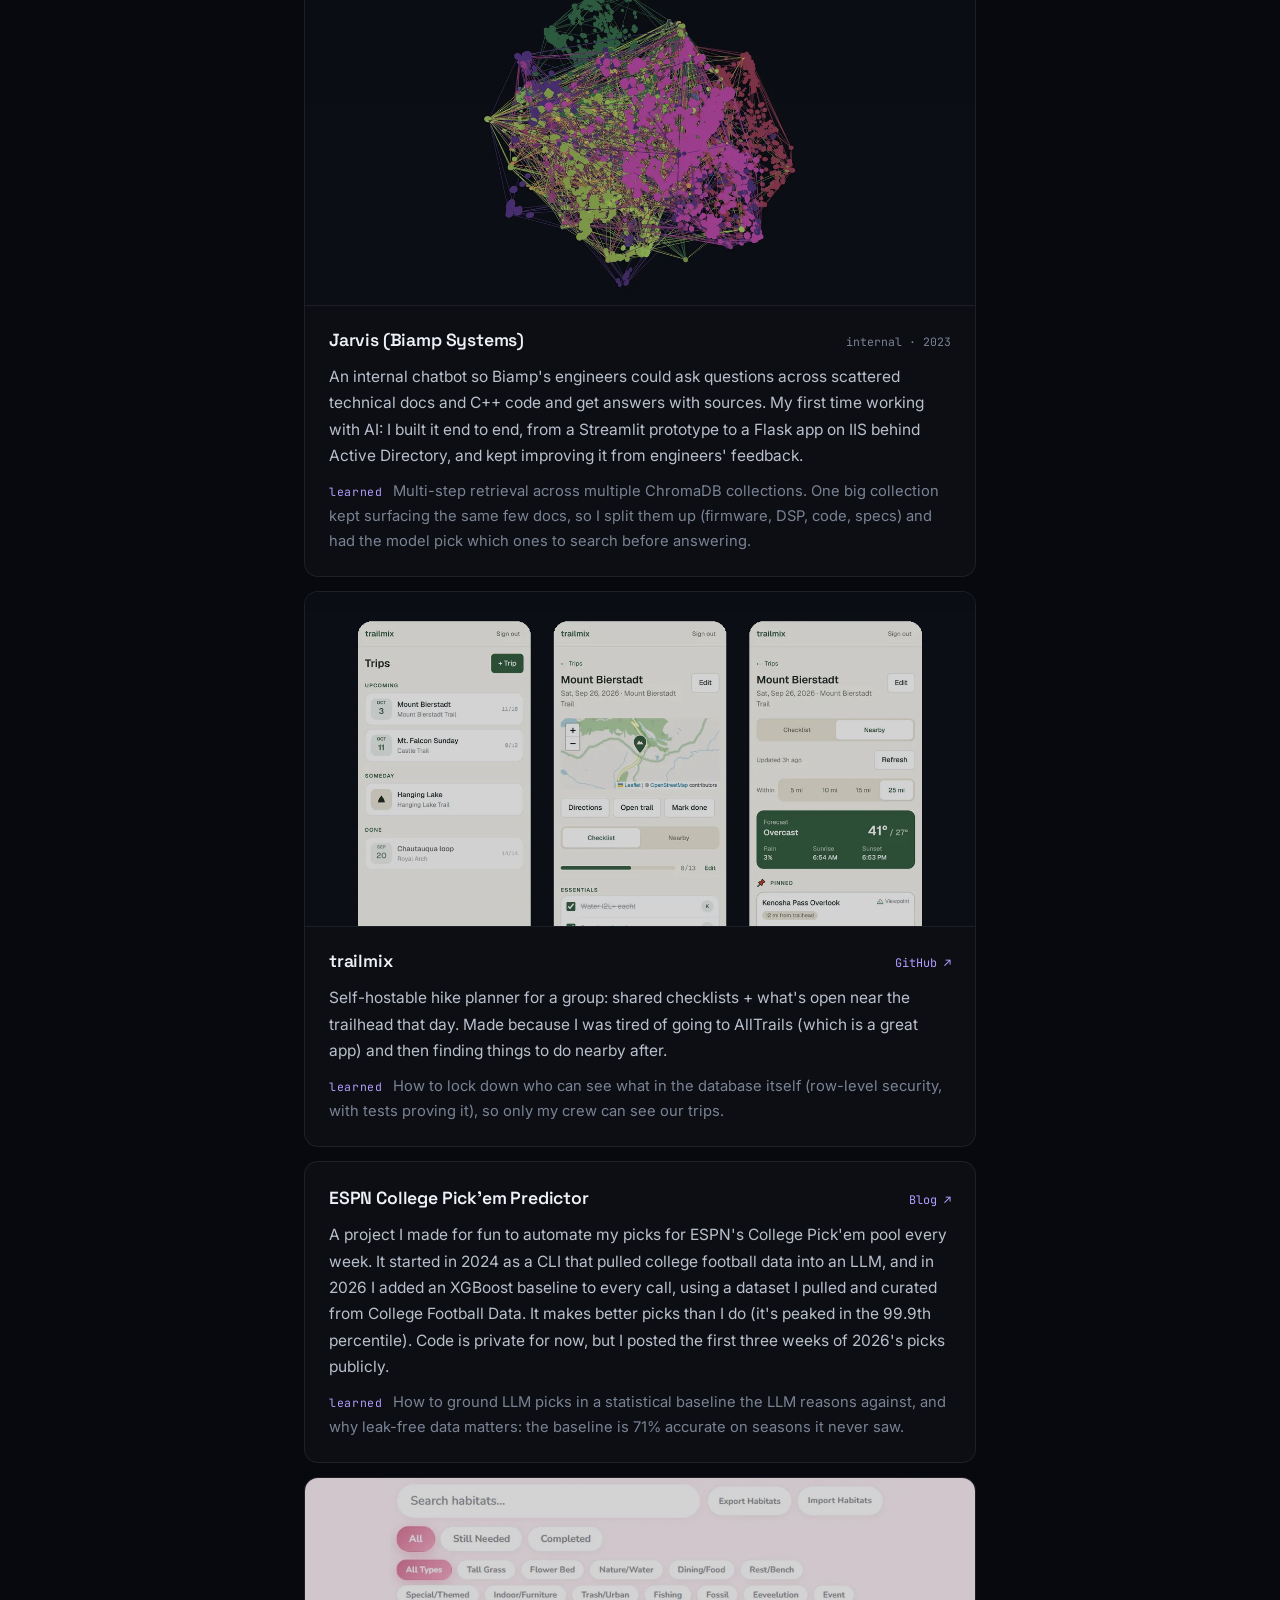
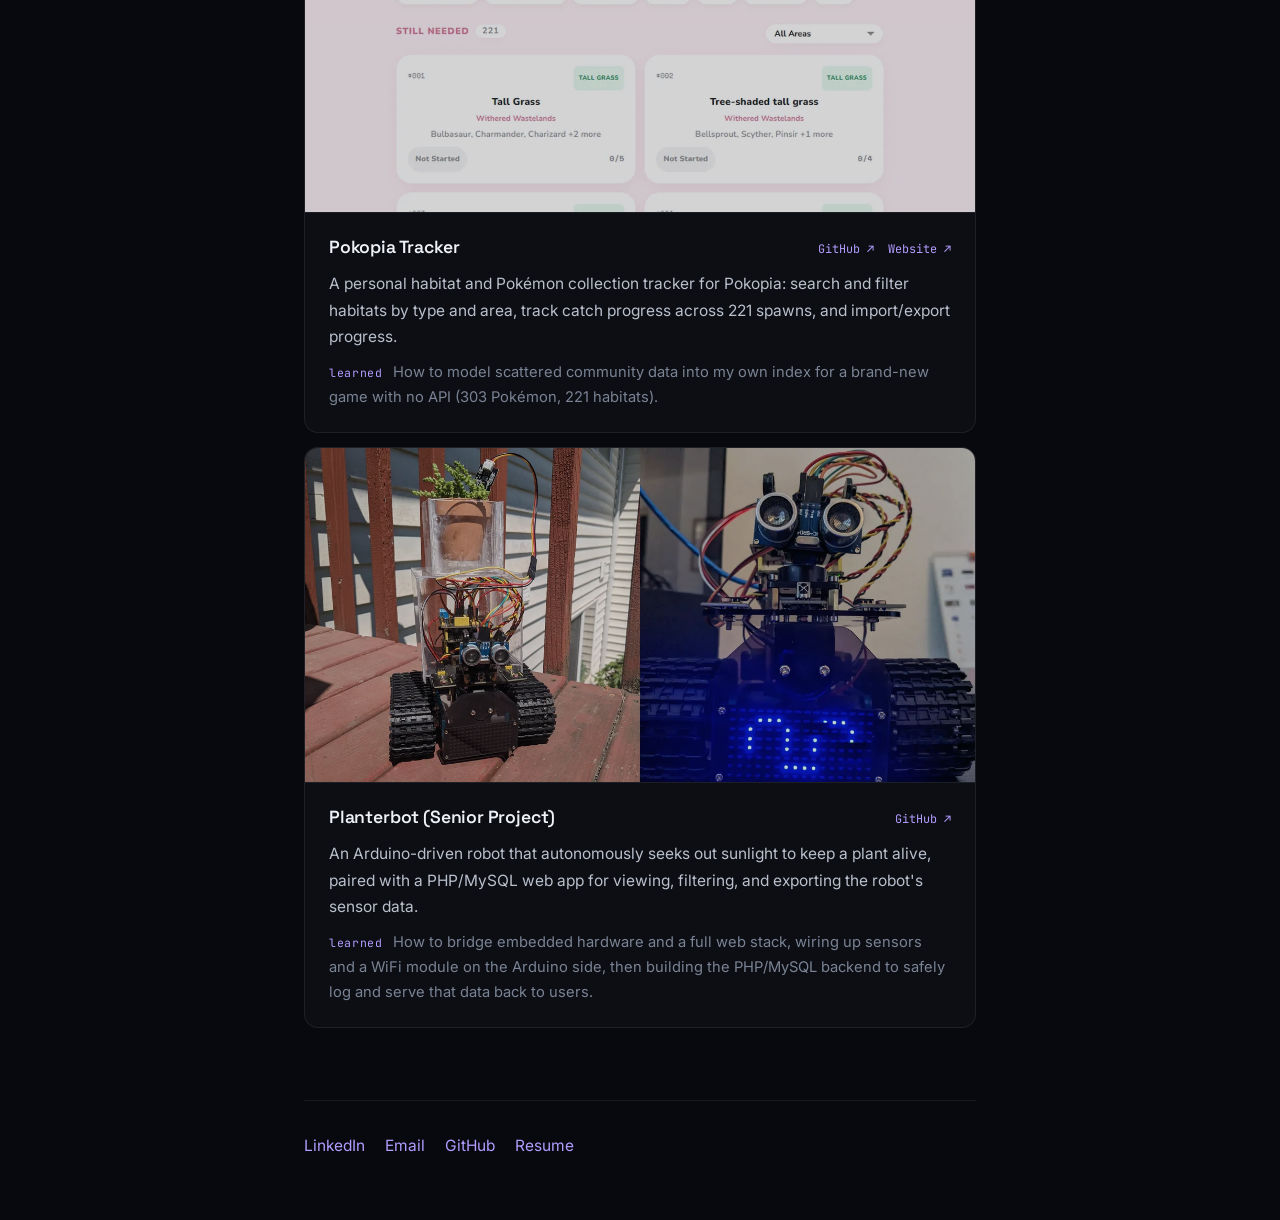
==== commit 79594383: "Add project screenshots and thumbnails; rename/reorder projects." ====
--- a/index.html
+++ b/index.html
@@ -8,12 +8,20 @@
   <link rel="icon"
     href="data:image/svg+xml,<svg xmlns=%22http://www.w3.org/2000/svg%22 viewBox=%220 0 100 100%22><text y=%22.9em%22 font-size=%2290%22>🌙</text></svg>">
   <meta name="description" content="Kaitlyn Dickinson — Full-stack software engineer in Denver.">
+  <meta property="og:type" content="website">
+  <meta property="og:url" content="https://kaitlyndickinson.github.io/">
+  <meta property="og:title" content="Kaitlyn Dickinson">
+  <meta property="og:description" content="Full-stack software engineer in Denver.">
+  <meta property="og:image" content="https://kaitlyndickinson.github.io/img/og.jpg">
+  <meta property="og:image:width" content="1200">
+  <meta property="og:image:height" content="630">
+  <meta name="twitter:card" content="summary_large_image">
   <link rel="preconnect" href="https://fonts.googleapis.com">
   <link rel="preconnect" href="https://fonts.gstatic.com" crossorigin>
   <link
     href="https://fonts.googleapis.com/css2?family=Inter:wght@400;500;600&family=JetBrains+Mono:wght@400;500&family=Space+Grotesk:wght@500;600;700&display=swap"
     rel="stylesheet">
-  <link rel="stylesheet" href="styles.css?v=4">
+  <link rel="stylesheet" href="styles.css?v=5">
   <script>document.documentElement.classList.add("js");</script>
 </head>
 
@@ -83,7 +91,7 @@
           <span class="skill-title">Data & ML</span>
           <div class="chips">
             <span>Airflow</span><span>pandas</span><span>Snowflake</span><span>Databricks</span><span>ETL
-              pipelines</span><span>Event-based data</span><span>XGBoost</span>
+              pipelines</span><span>Event-based data</span>
           </div>
         </div>
         <div class="skill-group">
@@ -108,9 +116,9 @@
           <span class="role">Application Developer III</span>
           <span class="company">EchoStar</span>
           <span class="dates">Dec 2024 – Sep 2026</span>
-          <p class="note">Primary developer on an internal ticketing application (Django + Angular), plus the Airflow
-            pipelines
-            and integrations around it (Freshdesk, Salesforce).</p>
+          <p class="note">Primary developer on an internal ticketing application (Django + Angular) handling 2,000+
+            tickets a day, plus the Airflow pipelines and integrations around it (Freshdesk, Salesforce). Replaced its
+            manual outage recovery process, taking recovery from hours to seconds.</p>
         </li>
         <li>
           <span class="role">Software Engineering Co-Op | MECOP</span>
@@ -139,8 +147,11 @@
       <h2 class="reveal"><span class="label">projects</span></h2>
 
       <div class="project-list">
-
-        <article class="project card reveal">
+        <article class="project card reveal">
+          <a class="project-shot" href="https://celestialmappingsystem.arc.nasa.gov/" target="_blank" rel="noopener"
+            tabindex="-1" aria-hidden="true">
+            <img src="img/projects/cms.webp" alt="" width="1262" height="631" loading="lazy">
+          </a>
           <div class="project-head">
             <h3>Celestial Mapping System</h3>
             <div class="project-links">
@@ -159,6 +170,10 @@
         </article>
 
         <article class="project card reveal">
+          <a class="project-shot" href="https://github.com/kaitlyndickinson/recur-audit" target="_blank" rel="noopener"
+            tabindex="-1" aria-hidden="true">
+            <img src="img/projects/recur-audit.webp" alt="" width="1280" height="640" loading="lazy">
+          </a>
           <div class="project-head">
             <h3>recur-audit</h3>
             <div class="project-links">
@@ -170,12 +185,35 @@
             statements, and helps clean up an old Gmail inbox: who's still billing you, what to unsubscribe from, and
             which accounts to move to a new address. Runs on my home server, private to my household through Tailscale.
             It reads only email headers, never message contents.</p>
-          <p class="learning"><span class="label">learned</span>htmx for interactive pages without a JavaScript
+          <p class="learning"><span class="label">learned</span> htmx for interactive pages without a JavaScript
             framework, and deploying a private app as its own locked-down Tailscale device that only my household can
             reach.</p>
         </article>
 
         <article class="project card reveal">
+          <div class="project-shot" aria-hidden="true">
+            <img src="img/projects/jarvis.webp" alt="" width="1280" height="640" loading="lazy">
+          </div>
+          <div class="project-head">
+            <h3>Jarvis (Biamp Systems)</h3>
+            <div class="project-links">
+              <span class="project-tag">internal · 2023</span>
+            </div>
+          </div>
+          <p class="project-desc">An internal chatbot so Biamp's engineers could ask questions across scattered
+            technical docs and C++ code and get answers with sources. My first time working with AI: I built it end to
+            end, from a Streamlit prototype to a Flask app on IIS behind Active Directory, and kept improving it from
+            engineers' feedback.</p>
+          <p class="learning"><span class="label">learned</span> Multi-step retrieval across multiple ChromaDB
+            collections. One big collection kept surfacing the same few docs, so I split them up (firmware, DSP, code,
+            specs) and had the model pick which ones to search before answering.</p>
+        </article>
+
+        <article class="project card reveal">
+          <a class="project-shot" href="https://github.com/kaitlyndickinson/trailmix" target="_blank" rel="noopener"
+            tabindex="-1" aria-hidden="true">
+            <img src="img/projects/trailmix.webp" alt="" width="1280" height="640" loading="lazy">
+          </a>
           <div class="project-head">
             <h3>trailmix</h3>
             <div class="project-links">
@@ -199,13 +237,19 @@
           </div>
           <p class="project-desc">A project I made for fun to automate my picks for ESPN's College Pick'em
             pool every week. It started in 2024 as a CLI that pulled college football data into an LLM, and in 2026 I
-            added a trained XGBoost model to every call. It makes better picks than I do (it's peaked in the 99.9th
+            added an XGBoost baseline to every call, using a dataset I pulled and curated from College Football
+            Data. It makes better picks than I do (it's peaked in the 99.9th
             percentile). Code is private for now, but I posted the first three weeks of 2026's picks publicly.</p>
-          <p class="learning"><span class="label">learned</span> How to ground LLM prompts in a source of truth: an
-            XGBoost model I trained on leak-free data (71% accurate) that the LLM reasons against.</p>
-        </article>
-
-        <article class="project card reveal">
+          <p class="learning"><span class="label">learned</span> How to ground LLM picks in a statistical baseline the
+            LLM reasons against, and why leak-free data matters: the baseline is 71% accurate on seasons it never
+            saw.</p>
+        </article>
+
+        <article class="project card reveal">
+          <a class="project-shot" href="https://pokopia-tracker-tau.vercel.app/" target="_blank" rel="noopener"
+            tabindex="-1" aria-hidden="true">
+            <img src="img/projects/pokopia.webp" alt="" width="1280" height="640" loading="lazy">
+          </a>
           <div class="project-head">
             <h3>Pokopia Tracker</h3>
             <div class="project-links">
@@ -222,16 +266,10 @@
         </article>
 
         <article class="project card reveal">
-          <div class="project-head">
-            <h3>Internal Engineering AI Assistant (Biamp Systems)</h3>
-          </div>
-          <p class="project-desc">A RAG-based chatbot built for an engineering team with document ingestion, multi-hop
-            retrieval, and a ChromaDB vector store, built and shipped end to end.</p>
-          <p class="learning"><span class="label">learned</span> How to design a RAG pipeline from scratch: chunking
-            (including C++ code), embeddings, and routing questions to the right document collection.</p>
-        </article>
-
-        <article class="project card reveal">
+          <a class="project-shot" href="https://github.com/kaitlyndickinson/PlanterBot" target="_blank" rel="noopener"
+            tabindex="-1" aria-hidden="true">
+            <img src="img/projects/planterbot.webp" alt="" width="1280" height="640" loading="lazy">
+          </a>
           <div class="project-head">
             <h3>Planterbot (Senior Project)</h3>
             <div class="project-links">
--- a/styles.css
+++ b/styles.css
@@ -530,6 +530,32 @@
   opacity: 1;
 }
 
+/* screenshot strip, bleeds to the card edges */
+.project-shot {
+  display: block;
+  margin: -22px -24px 20px;
+  aspect-ratio: 2 / 1;
+  overflow: hidden;
+  border-bottom: 1px solid var(--border);
+  background: #0b0e15;
+}
+
+.project-shot img {
+  display: block;
+  width: 100%;
+  height: 100%;
+  object-fit: cover;
+  opacity: 0.82;
+  filter: saturate(0.85);
+  transition: opacity 0.3s ease, filter 0.3s ease, transform 0.5s ease;
+}
+
+.card:hover .project-shot img {
+  opacity: 1;
+  filter: none;
+  transform: scale(1.015);
+}
+
 .project-head {
   display: flex;
   align-items: baseline;
@@ -556,6 +582,12 @@
 .project-link {
   font-family: var(--font-mono);
   font-size: 0.74rem;
+}
+
+.project-tag {
+  font-family: var(--font-mono);
+  font-size: 0.72rem;
+  color: var(--muted);
 }
 
 .project-desc {
@@ -757,6 +789,10 @@
   .card {
     padding: 18px;
   }
+
+  .project-shot {
+    margin: -18px -18px 16px;
+  }
 }
 
 @media (prefers-reduced-motion: reduce) {
@@ -771,8 +807,13 @@
   }
 
   .card,
-  .bubble {
+  .bubble,
+  .project-shot img {
     transition: none;
   }
-}
-
+
+  .card:hover .project-shot img {
+    transform: none;
+  }
+}
+
